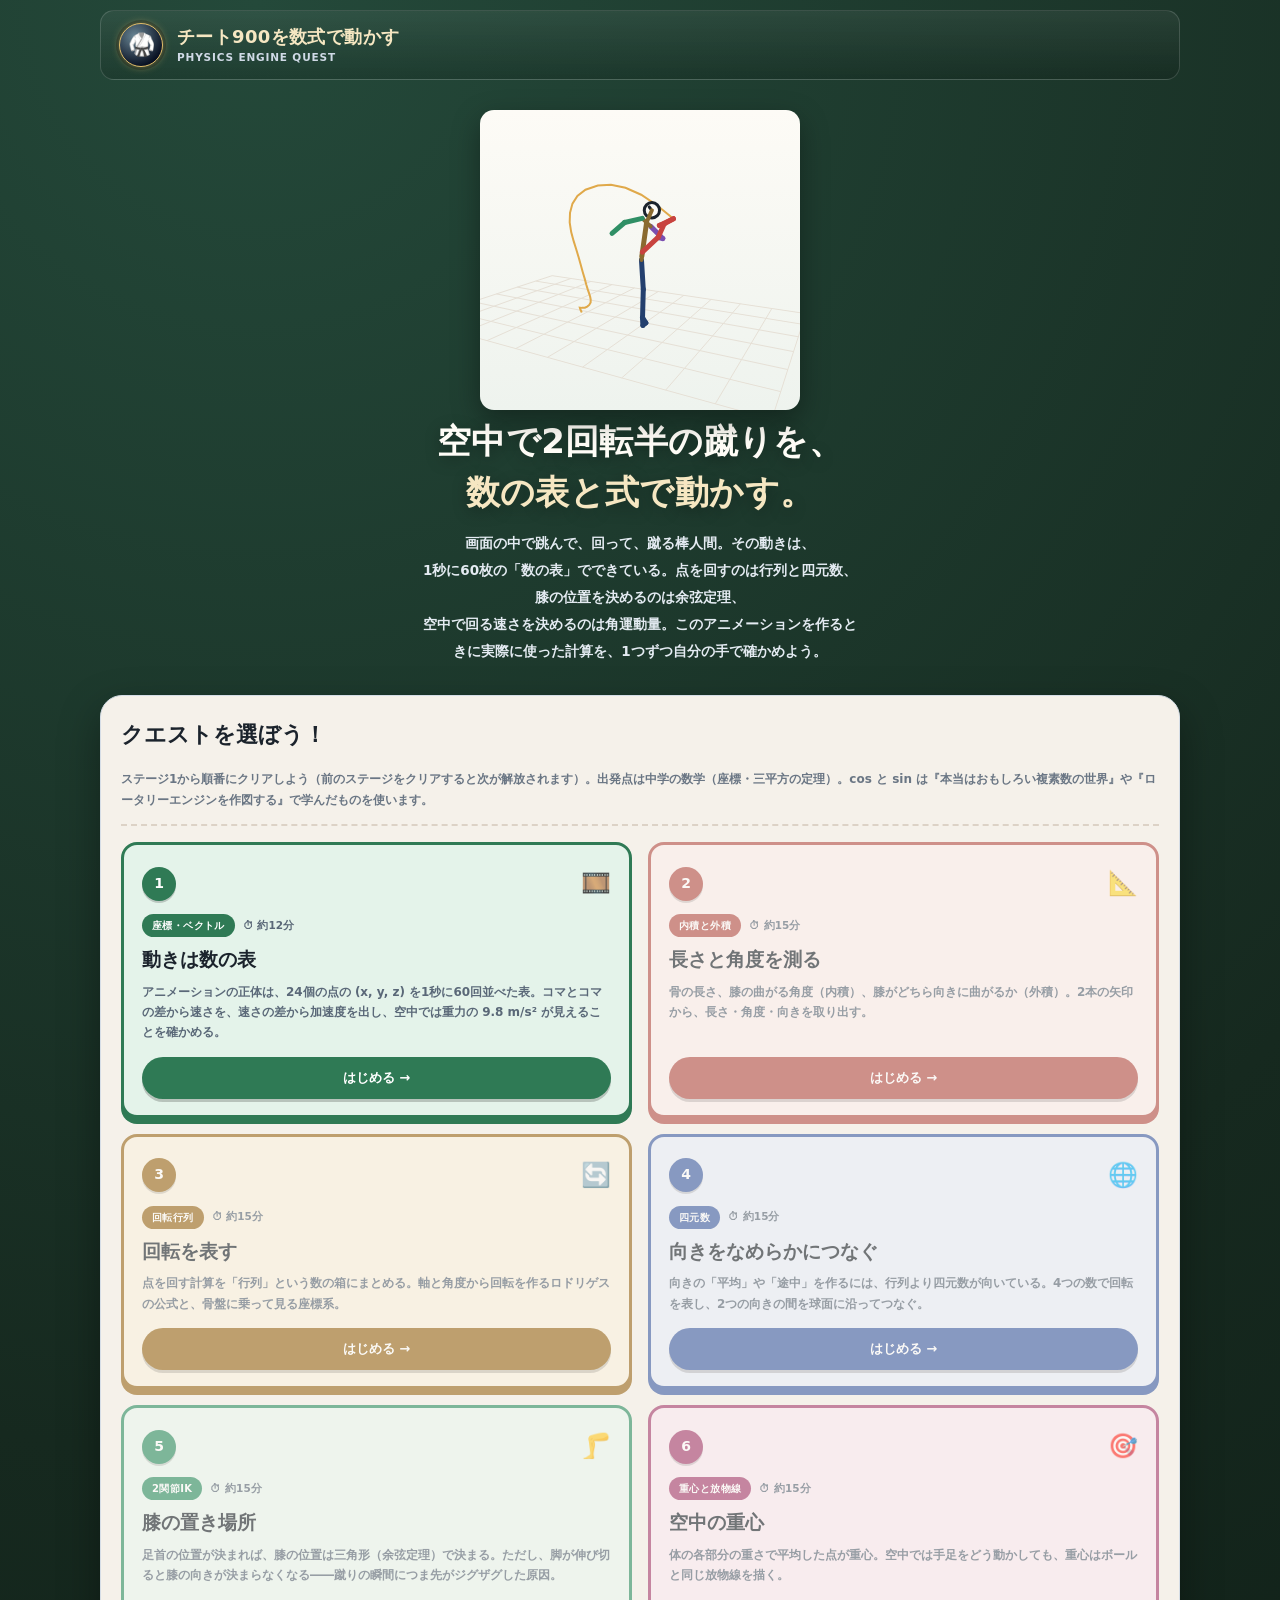
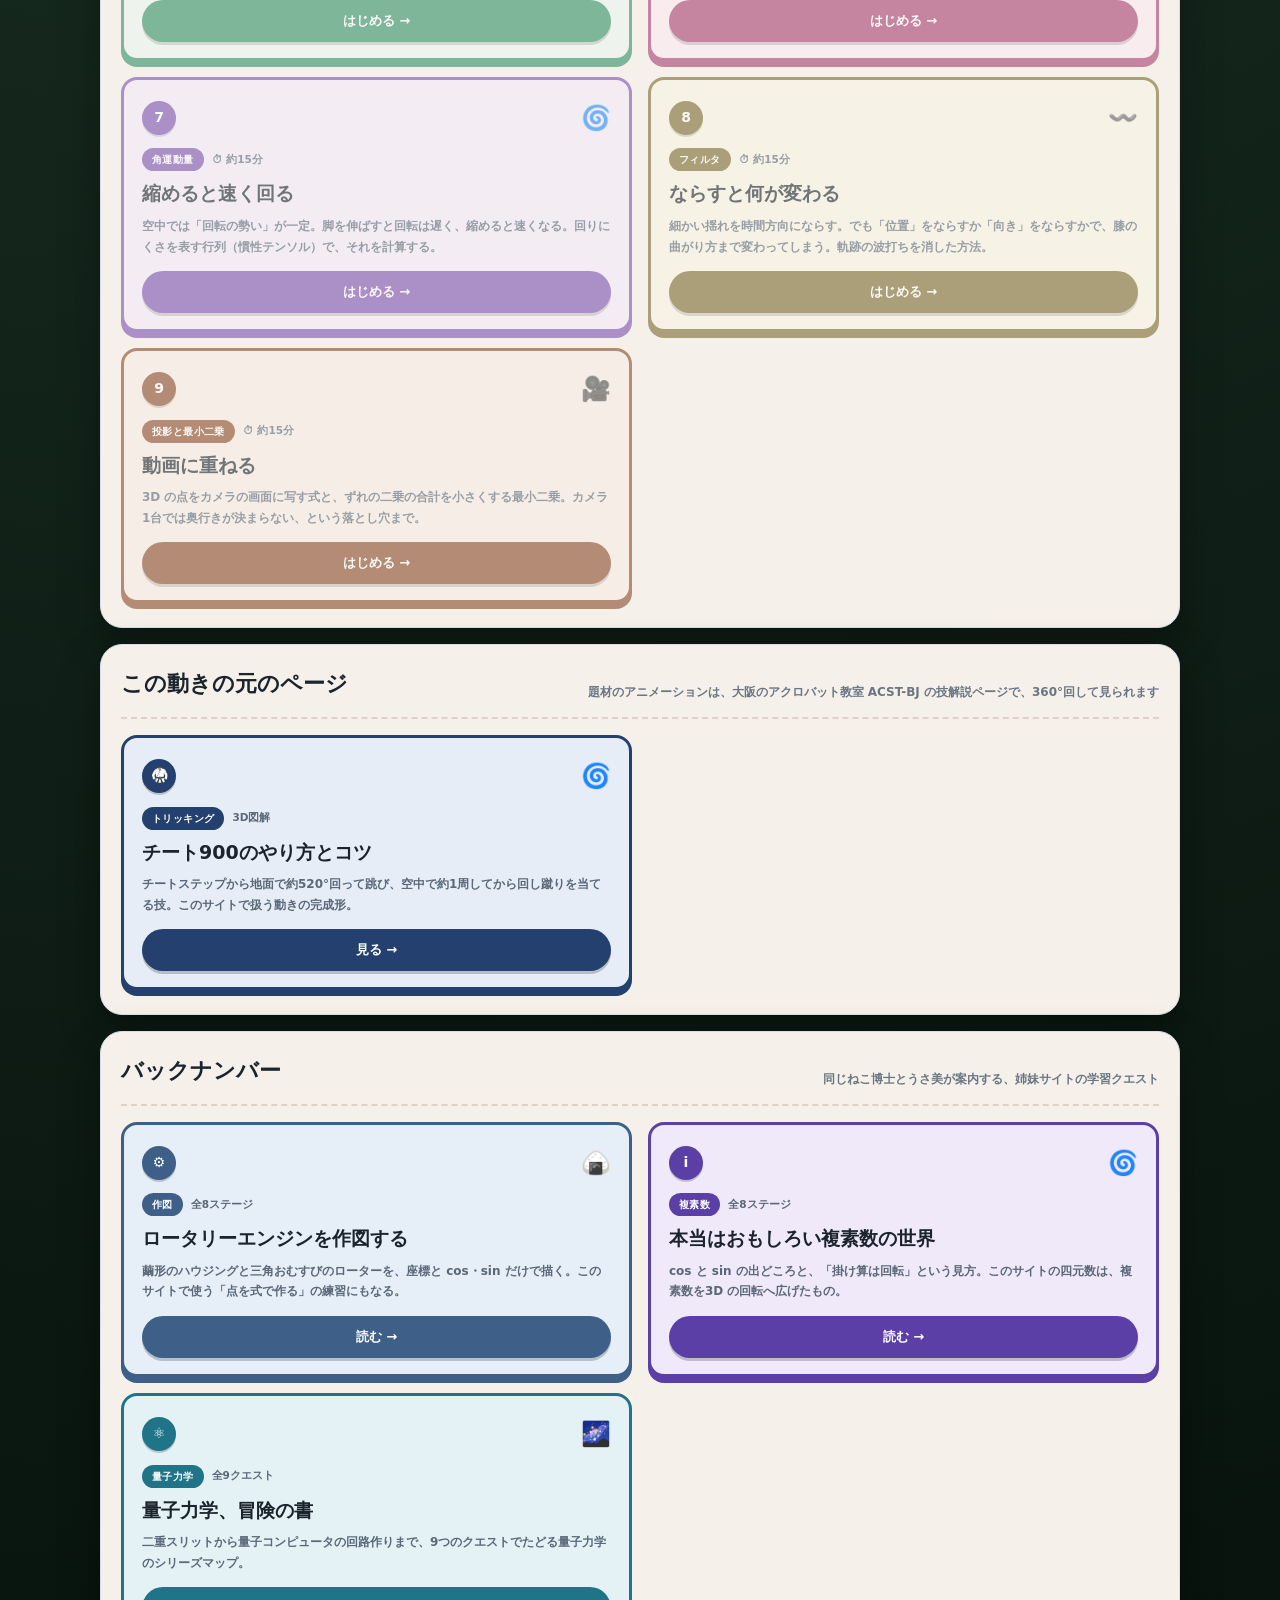
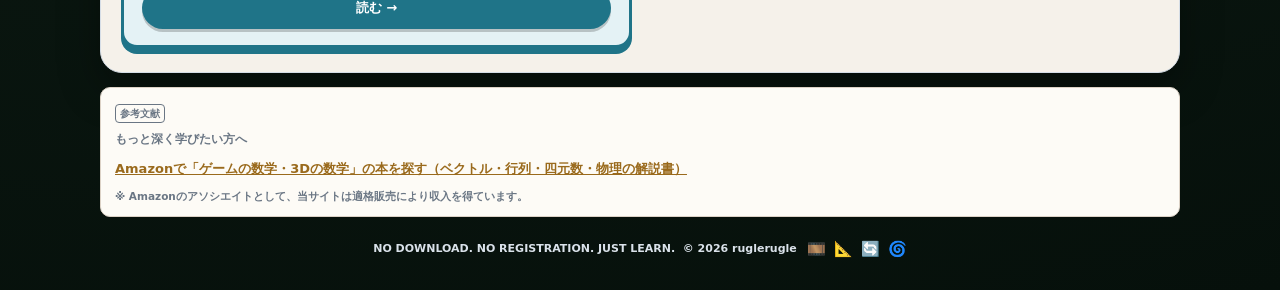
==== index.html @ ad4c970c "feat: 学習サイト「チート900を数式で動かす」全9ステージを追加 チート900の3Dアニメーションで使った計算（ベクトル・内積と外積・回転行列・四元数・2関節IK・重心と放物線・角運動量と慣性テ" ====
<!DOCTYPE html>
<html lang="ja">
<head>
<meta charset="UTF-8">
<meta name="viewport" content="width=device-width, initial-scale=1.0">
<meta name="theme-color" content="#16291f">
<!-- Google tag (gtag.js) -->
<script async src="https://www.googletagmanager.com/gtag/js?id=G-9RTQCP2HXM"></script>
<script>
  window.dataLayer = window.dataLayer || [];
  function gtag(){dataLayer.push(arguments);}
  gtag('js', new Date());
  gtag('config', 'G-9RTQCP2HXM');
</script>
<title>チート900を数式で動かす ― 3Dの体を動かす数学と物理を学ぶ全9ステージの無料学習ゲーム</title>
<meta name="description" content="空中で2回転半する蹴り技「チート900」の3Dアニメーションは、数の表と数式だけで動いている。ベクトル・内積と外積・回転行列・四元数・2関節IK・重心・角運動量・フィルタ・カメラの投影まで、実際に使った計算を全9ステージで中学生にもわかるように解説。">
<link rel="canonical" href="https://physics-engine.habatakijuku.com/">
<meta property="og:type" content="website">
<meta property="og:site_name" content="チート900を数式で動かす">
<meta property="og:locale" content="ja_JP">
<meta property="og:title" content="チート900を数式で動かす ― 3Dの体を動かす数学と物理を学ぶ全9ステージの無料学習ゲーム">
<meta property="og:description" content="空中で2回転半する蹴り技の3Dアニメーションを、ベクトル・行列・四元数・角運動量で動かす。実際に使った計算を全9ステージで。">
<meta property="og:url" content="https://physics-engine.habatakijuku.com/">
<meta property="og:image" content="https://physics-engine.habatakijuku.com/images/ogp.png">
<meta property="og:image:width" content="1200">
<meta property="og:image:height" content="630">
<meta property="og:image:alt" content="チート900を数式で動かす：空中で回りながら蹴る棒人間と、角運動量の式 L＝Iω">
<meta name="twitter:card" content="summary_large_image">
<link rel="icon" type="image/png" href="images/favicon.png">
<link rel="apple-touch-icon" href="images/apple-touch-icon.png">
<link rel="stylesheet" href="design-system.css?v=20261018a">
<script type="application/ld+json">
{
  "@context": "https://schema.org",
  "@type": "LearningResource",
  "name": "チート900を数式で動かす",
  "alternateName": "PHYSICS ENGINE QUEST",
  "description": "蹴り技チート900の3Dアニメーションを題材に、3Dの体を動かす数学と物理（ベクトル・内積と外積・回転行列・四元数・2関節IK・重心と放物線・角運動量と慣性テンソル・時間方向のフィルタ・カメラの投影と最小二乗）を学ぶ全9ステージの無料学習ゲーム。",
  "url": "https://physics-engine.habatakijuku.com/",
  "inLanguage": "ja",
  "learningResourceType": "learning activity",
  "educationalLevel": "中学生以上",
  "teaches": "座標とベクトル・速さと加速度・内積と外積・回転行列・四元数と球面補間・2関節IKと余弦定理・重心と放物線・角運動量と慣性テンソル・ガウスフィルタ・透視投影と最小二乗",
  "isAccessibleForFree": true,
  "author": { "@type": "Person", "name": "ruglerugle" },
  "hasPart": [
    { "@type": "LearningResource", "position": 1, "name": "STAGE1 動きは数の表", "url": "https://physics-engine.habatakijuku.com/stage1" },
    { "@type": "LearningResource", "position": 2, "name": "STAGE2 長さと角度を測る", "url": "https://physics-engine.habatakijuku.com/stage2" },
    { "@type": "LearningResource", "position": 3, "name": "STAGE3 回転を表す", "url": "https://physics-engine.habatakijuku.com/stage3" },
    { "@type": "LearningResource", "position": 4, "name": "STAGE4 向きをなめらかにつなぐ", "url": "https://physics-engine.habatakijuku.com/stage4" },
    { "@type": "LearningResource", "position": 5, "name": "STAGE5 膝の置き場所", "url": "https://physics-engine.habatakijuku.com/stage5" },
    { "@type": "LearningResource", "position": 6, "name": "STAGE6 空中の重心", "url": "https://physics-engine.habatakijuku.com/stage6" },
    { "@type": "LearningResource", "position": 7, "name": "STAGE7 縮めると速く回る", "url": "https://physics-engine.habatakijuku.com/stage7" },
    { "@type": "LearningResource", "position": 8, "name": "STAGE8 ならすと何が変わる", "url": "https://physics-engine.habatakijuku.com/stage8" },
    { "@type": "LearningResource", "position": 9, "name": "STAGE9 動画に重ねる", "url": "https://physics-engine.habatakijuku.com/stage9" }
  ]
}
</script>
<style>
  .hero-body{width:min(100%,320px);height:auto;display:block;margin:0 auto 6px;filter:drop-shadow(0 10px 14px rgba(0,0,0,.35));border-radius:14px}
  .quest-card.soon{opacity:.62;pointer-events:none}
  .quest-card.soon .q-cta{color:var(--muted)}
</style>
</head>
<body>
<div class="shell">
  <nav class="topbar" aria-label="サイト情報">
    <span class="brand-badge" aria-hidden="true">🥋</span>
    <span class="brand-copy">
      <strong>チート900を数式で動かす</strong>
      <small>PHYSICS ENGINE QUEST</small>
    </span>
  </nav>

  <header class="hero">
    <div class="hero-copy">
      <canvas class="hero-body" id="hero-cv" width="320" height="300" aria-hidden="true"></canvas>
      <h1><span class="line">空中で2回転半の蹴りを、</span><span class="line accent">数の表と式で動かす。</span></h1>
      <p>画面の中で跳んで、回って、蹴る棒人間。その動きは、<span class="nowrap">1秒に60枚の「数の表」</span>でできている。<span class="nowrap">点を回すのは行列と四元数、</span><span class="nowrap">膝の位置を決めるのは余弦定理、</span><span class="nowrap">空中で回る速さを決めるのは角運動量。</span>このアニメーションを作るときに実際に使った計算を、1つずつ自分の手で確かめよう。</p>
    </div>
  </header>
  <main>
    <section class="board" aria-labelledby="quest-heading">
      <div class="board-head">
        <div><h2 id="quest-heading">クエストを選ぼう！</h2></div>
        <p>ステージ1から順番にクリアしよう（前のステージをクリアすると次が解放されます）。出発点は中学の数学（座標・三平方の定理）。cos と sin は『本当はおもしろい複素数の世界』や『ロータリーエンジンを作図する』で学んだものを使います。</p>
      </div>
      <div class="quest-grid">
        <a class="quest-card" href="stage1.html" data-stage="1" style="--accent:#2f7a55;--accent-bg:#e4f3ea">
          <div class="q-top"><span class="q-num">1</span><span class="q-suit" aria-hidden="true">🎞️</span></div>
          <div class="q-meta"><span class="q-tag">座標・ベクトル</span><span class="q-time">⏱ 約12分</span></div>
          <div class="q-title">動きは数の表</div>
          <p class="q-desc">アニメーションの正体は、24個の点の (x, y, z) を1秒に60回並べた表。コマとコマの差から速さを、速さの差から加速度を出し、空中では重力の 9.8 m/s² が見えることを確かめる。</p>
          <span class="q-cta">はじめる →</span>
        </a>
        <a class="quest-card" href="stage2.html" data-stage="2" style="--accent:#b5504a;--accent-bg:#fdefed">
          <div class="q-top"><span class="q-num">2</span><span class="q-suit" aria-hidden="true">📐</span></div>
          <div class="q-meta"><span class="q-tag">内積と外積</span><span class="q-time">⏱ 約15分</span></div>
          <div class="q-title">長さと角度を測る</div>
          <p class="q-desc">骨の長さ、膝の曲がる角度（内積）、膝がどちら向きに曲がるか（外積）。2本の矢印から、長さ・角度・向きを取り出す。</p>
          <span class="q-cta">はじめる →</span>
        </a>
        <a class="quest-card" href="stage3.html" data-stage="3" style="--accent:#9a6a1c;--accent-bg:#fbf2df">
          <div class="q-top"><span class="q-num">3</span><span class="q-suit" aria-hidden="true">🔄</span></div>
          <div class="q-meta"><span class="q-tag">回転行列</span><span class="q-time">⏱ 約15分</span></div>
          <div class="q-title">回転を表す</div>
          <p class="q-desc">点を回す計算を「行列」という数の箱にまとめる。軸と角度から回転を作るロドリゲスの公式と、骨盤に乗って見る座標系。</p>
          <span class="q-cta">はじめる →</span>
        </a>
        <a class="quest-card" href="stage4.html" data-stage="4" style="--accent:#3f5fa6;--accent-bg:#e9eef9">
          <div class="q-top"><span class="q-num">4</span><span class="q-suit" aria-hidden="true">🌐</span></div>
          <div class="q-meta"><span class="q-tag">四元数</span><span class="q-time">⏱ 約15分</span></div>
          <div class="q-title">向きをなめらかにつなぐ</div>
          <p class="q-desc">向きの「平均」や「途中」を作るには、行列より四元数が向いている。4つの数で回転を表し、2つの向きの間を球面に沿ってつなぐ。</p>
          <span class="q-cta">はじめる →</span>
        </a>
        <a class="quest-card" href="stage5.html" data-stage="5" style="--accent:#2f8f65;--accent-bg:#eaf7ef">
          <div class="q-top"><span class="q-num">5</span><span class="q-suit" aria-hidden="true">🦵</span></div>
          <div class="q-meta"><span class="q-tag">2関節IK</span><span class="q-time">⏱ 約15分</span></div>
          <div class="q-title">膝の置き場所</div>
          <p class="q-desc">足首の位置が決まれば、膝の位置は三角形（余弦定理）で決まる。ただし、脚が伸び切ると膝の向きが決まらなくなる――蹴りの瞬間につま先がジグザグした原因。</p>
          <span class="q-cta">はじめる →</span>
        </a>
        <a class="quest-card" href="stage6.html" data-stage="6" style="--accent:#a63f6f;--accent-bg:#fbe9f1">
          <div class="q-top"><span class="q-num">6</span><span class="q-suit" aria-hidden="true">🎯</span></div>
          <div class="q-meta"><span class="q-tag">重心と放物線</span><span class="q-time">⏱ 約15分</span></div>
          <div class="q-title">空中の重心</div>
          <p class="q-desc">体の各部分の重さで平均した点が重心。空中では手足をどう動かしても、重心はボールと同じ放物線を描く。</p>
          <span class="q-cta">はじめる →</span>
        </a>
        <a class="quest-card" href="stage7.html" data-stage="7" style="--accent:#7a4fb0;--accent-bg:#f2ecfa">
          <div class="q-top"><span class="q-num">7</span><span class="q-suit" aria-hidden="true">🌀</span></div>
          <div class="q-meta"><span class="q-tag">角運動量</span><span class="q-time">⏱ 約15分</span></div>
          <div class="q-title">縮めると速く回る</div>
          <p class="q-desc">空中では「回転の勢い」が一定。脚を伸ばすと回転は遅く、縮めると速くなる。回りにくさを表す行列（慣性テンソル）で、それを計算する。</p>
          <span class="q-cta">はじめる →</span>
        </a>
        <a class="quest-card" href="stage8.html" data-stage="8" style="--accent:#7a6a2f;--accent-bg:#f7f3e2">
          <div class="q-top"><span class="q-num">8</span><span class="q-suit" aria-hidden="true">〰️</span></div>
          <div class="q-meta"><span class="q-tag">フィルタ</span><span class="q-time">⏱ 約15分</span></div>
          <div class="q-title">ならすと何が変わる</div>
          <p class="q-desc">細かい揺れを時間方向にならす。でも「位置」をならすか「向き」をならすかで、膝の曲がり方まで変わってしまう。軌跡の波打ちを消した方法。</p>
          <span class="q-cta">はじめる →</span>
        </a>
        <a class="quest-card" href="stage9.html" data-stage="9" style="--accent:#8a4a2a;--accent-bg:#f8ece4">
          <div class="q-top"><span class="q-num">9</span><span class="q-suit" aria-hidden="true">🎥</span></div>
          <div class="q-meta"><span class="q-tag">投影と最小二乗</span><span class="q-time">⏱ 約15分</span></div>
          <div class="q-title">動画に重ねる</div>
          <p class="q-desc">3D の点をカメラの画面に写す式と、ずれの二乗の合計を小さくする最小二乗。カメラ1台では奥行きが決まらない、という落とし穴まで。</p>
          <span class="q-cta">はじめる →</span>
        </a>
      </div>
    </section>
    <section class="board" aria-labelledby="src-heading" style="margin-top:16px">
      <div class="board-head">
        <div><h2 id="src-heading">この動きの元のページ</h2></div>
        <p>題材のアニメーションは、大阪のアクロバット教室 ACST-BJ の技解説ページで、360°回して見られます</p>
      </div>
      <div class="quest-grid">
        <a class="quest-card" href="https://acst-bj.com/tricks/cheat-900-kick/" target="_blank" rel="noopener" style="--accent:#24406e;--accent-bg:#e7edf7">
          <div class="q-top"><span class="q-num">🥋</span><span class="q-suit" aria-hidden="true">🌀</span></div>
          <div class="q-meta"><span class="q-tag">トリッキング</span><span class="q-time">3D図解</span></div>
          <div class="q-title">チート900のやり方とコツ</div>
          <p class="q-desc">チートステップから地面で約520°回って跳び、空中で約1周してから回し蹴りを当てる技。このサイトで扱う動きの完成形。</p>
          <span class="q-cta">見る →</span>
        </a>
      </div>
    </section>
    <section class="board" aria-labelledby="next-heading" style="margin-top:16px">
      <div class="board-head">
        <div><h2 id="next-heading">バックナンバー</h2></div>
        <p>同じねこ博士とうさ美が案内する、姉妹サイトの学習クエスト</p>
      </div>
      <div class="quest-grid">
        <a class="quest-card" href="https://rotary-engine.habatakijuku.com/" target="_blank" rel="noopener" style="--accent:#3d5f88;--accent-bg:#e6eef7">
          <div class="q-top"><span class="q-num">⚙</span><span class="q-suit" aria-hidden="true">🍙</span></div>
          <div class="q-meta"><span class="q-tag">作図</span><span class="q-time">全8ステージ</span></div>
          <div class="q-title">ロータリーエンジンを作図する</div>
          <p class="q-desc">繭形のハウジングと三角おむすびのローターを、座標と cos・sin だけで描く。このサイトで使う「点を式で作る」の練習にもなる。</p>
          <span class="q-cta">読む →</span>
        </a>
        <a class="quest-card" href="https://complex-number.habatakijuku.com/" target="_blank" rel="noopener" style="--accent:#5b3fa6;--accent-bg:#efe9f9">
          <div class="q-top"><span class="q-num">i</span><span class="q-suit" aria-hidden="true">🌀</span></div>
          <div class="q-meta"><span class="q-tag">複素数</span><span class="q-time">全8ステージ</span></div>
          <div class="q-title">本当はおもしろい複素数の世界</div>
          <p class="q-desc">cos と sin の出どころと、「掛け算は回転」という見方。このサイトの四元数は、複素数を3D の回転へ広げたもの。</p>
          <span class="q-cta">読む →</span>
        </a>
        <a class="quest-card" href="https://quantum-mechanics.habatakijuku.com/" target="_blank" rel="noopener" style="--accent:#1f7488;--accent-bg:#e4f2f5">
          <div class="q-top"><span class="q-num">⚛</span><span class="q-suit" aria-hidden="true">🌌</span></div>
          <div class="q-meta"><span class="q-tag">量子力学</span><span class="q-time">全9クエスト</span></div>
          <div class="q-title">量子力学、冒険の書</div>
          <p class="q-desc">二重スリットから量子コンピュータの回路作りまで、9つのクエストでたどる量子力学のシリーズマップ。</p>
          <span class="q-cta">読む →</span>
        </a>
      </div>
    </section>
    <div id="book-recommend"></div>
  </main>
  <footer>
    <p>NO DOWNLOAD. NO REGISTRATION. JUST LEARN. &nbsp;© <span id="year"></span> ruglerugle</p>
    <div class="footer-suits" aria-hidden="true"><span>🎞️</span><span>📐</span><span>🔄</span><span>🌀</span></div>
  </footer>
</div>
<script>
  document.getElementById("year").textContent = new Date().getFullYear();
</script>
<script src="js/progress.js?v=20261018a"></script>
<script src="js/motion.js?v=20261018a"></script>
<script src="js/engine.js?v=20261018a"></script>
<script>RQ.initCoverPage();</script>
<script>
/* ヒーロー：チート900の棒人間をくり返し再生（つま先の軌跡つき） */
(function(){
  var cv=document.getElementById('hero-cv'); if(!cv||!window.PE) return;
  var ctx=cv.getContext('2d'), dpr=Math.min(window.devicePixelRatio||1,2), W=320, H=300;
  cv.width=W*dpr; cv.height=H*dpr; ctx.setTransform(dpr,0,0,dpr,0,0);
  var st={cv:cv,ctx:ctx,W:W,H:H}, cam=PE.camera(st,{yaw:62,pitch:12,dist:5.2,target:[0,0.95,0.15],drag:false,scale:0.95});
  var t=0, T=PE.N/PE.fps+0.6;
  function draw(){
    ctx.clearRect(0,0,W,H);
    var g=ctx.createLinearGradient(0,0,0,H); g.addColorStop(0,'#fdfbf6'); g.addColorStop(1,'#eef3ee'); ctx.fillStyle=g; ctx.fillRect(0,0,W,H);
    var k=Math.min(PE.N-1,Math.floor(t*PE.fps)), c=PE.com(k); cam.target=[c[0],0.95,0.15];  // カメラは重心について行く
    PE.floor(ctx,cam,-1.5,3.5,-1.5,1.5,0.5);
    ctx.strokeStyle='#e0a94a'; ctx.lineWidth=2; ctx.beginPath();
    for(var i=Math.round(PE.M.events.takeoff*PE.fps);i<=k;i++){var q=cam.proj(PE.P(i,'toeR')); if(i===Math.round(PE.M.events.takeoff*PE.fps))ctx.moveTo(q.x,q.y); else ctx.lineTo(q.x,q.y);}
    if(k>Math.round(PE.M.events.takeoff*PE.fps)) ctx.stroke();
    PE.drawBody(ctx,cam,PE.pose(k));
  }
  draw();
  if(!PE.reducedMotion()){
    var last=0; (function loop(now){ var dt=last?Math.min((now-last)/1000,0.05):0; last=now; t=(t+dt*0.8)%T; draw(); requestAnimationFrame(loop); })(0);
  }
})();
</script>
</body>
</html>
---- design-system.css ----
/* ============================================================
   QUEST TEMPLATE — design system
   フェルト×クリーム紙×ゴールドを基調にした、学習クエスト系サイトの
   見た目だけを抜き出した共通デザインシステム。
   クイズ判定・進捗管理・ダイアログ内容などのロジックは含まない。
   色を変えたいときは :root の変数だけ差し替えればOK。
   ============================================================ */

/* ギリシャ文字（Α-Ω, α-ω）を数学組版用のSTIX Two Text Italic（SIL OFLライセンス）で描画し、
   数式らしい字形にする（特にνは右ストロークが強くカーブし、英字のvと見分けやすくなる）。
   woff2はギリシャ文字のみのサブセット(約7KB)を同梱 */
@font-face{
  font-family:"GreekNu";
  src:url("fonts/greek-stix-italic.woff2") format("woff2"),local("Georgia Italic"),local("Times New Roman Italic");
  font-weight:100 900;
  unicode-range:U+0391-03A1,U+03A3-03A9,U+03B1-03C9;
}
/* プライム記号（′ ″）は日本語フォントに落ちると全角幅になり、|ψ′|² などで絶対値記号との間が空きすぎる。
   欧文フォントの細い字形で描く（無ければ従来どおり後続のフォントへ） */
@font-face{
  font-family:"GreekNu";
  src:local("Arial"),local("Helvetica Neue"),local("Helvetica"),local("Segoe UI"),local("Roboto");
  font-weight:100 900;
  unicode-range:U+2032-2033;
}

*,*::before,*::after{box-sizing:border-box;margin:0;padding:0}
html{-webkit-text-size-adjust:100%;text-size-adjust:100%;scroll-behavior:smooth}
html,body{max-width:100vw;overflow-x:hidden}

:root{
  /* ベース配色（機械カラー：鋼の青×真鍮の金）。差し替えればテーマが丸ごと変わる */
  --bg1:#16291f;--bg2:#24493a;--bg3:#06100b;
  --paper:#f5f1ea;--paper2:#fdfbf6;--ink:#1b232c;--muted:#6a7684;--line:#dcd2c6;
  --gold:#e3bd6a;--gold-dark:#9a6a1c;--gold-light:#f6e7c2;
  --felt:#23364b;--felt-dark:#0d1620;
  --ok:#2f9e5c;--ok-bg:#e6f5ec;--ok-bd:#8fd1ab;
  --ng:#c8433f;--ng-bg:#fbe9e8;--ng-bd:#e79a97;
  --shadow:0 16px 40px rgba(0,0,0,.35);
  --r:10px;--r-lg:16px;
  --f:"GreekNu",system-ui,-apple-system,"Hiragino Sans","Yu Gothic",sans-serif;
}

body{
  font-family:var(--f);color:var(--ink);font-weight:600;min-height:100vh;line-height:1.7;
  background:radial-gradient(circle at 20% 0%,var(--bg2) 0,var(--bg1) 40%,var(--bg3) 100%);
}
a{color:inherit}
/* ボタンや入力欄はフォントを継承しない仕様なので、明示的に本文フォント（ギリシャ文字用GreekNuを含む）を引き継がせる */
button,input,select,textarea{font-family:inherit}
button,a{-webkit-tap-highlight-color:transparent}

/* ==========================================================
   1. ページ共通シェル（内側ページ：ヘッダー＋サイドバー＋メイン）
   ========================================================== */
.app-shell{min-height:100vh;display:flex;flex-direction:column;gap:12px;padding:10px 12px 24px}

/* ヘッダー */
.game-header{display:flex;align-items:center;gap:18px;flex-wrap:wrap;color:#fff;padding:10px 16px;
  background:linear-gradient(180deg,rgba(255,255,255,.06),rgba(0,0,0,.14));border-radius:12px;border:1px solid rgba(255,255,255,.15)}
.brand{display:flex;flex-direction:column;gap:2px;min-width:220px}
/* brand-title の中にホームバッジ(アイコン)を入れると、それ自体がトップへ戻るボタンになる */
.brand-title{display:flex;align-items:center;gap:9px;font-size:22px;font-weight:950;letter-spacing:.02em;color:var(--gold);text-shadow:0 2px 0 rgba(0,0,0,.4)}
.brand-sub{font-size:12.5px;font-weight:800;color:#dbe4ee}
.head-progress-wrap{flex:1;min-width:160px;display:flex;flex-direction:column;gap:4px}
.head-progress-label{font-size:11.5px;color:#d0dae6;font-weight:800}
.head-progress{height:14px;background:rgba(255,255,255,.18);border-radius:999px;overflow:hidden;box-shadow:inset 0 2px 4px rgba(0,0,0,.3)}
.head-progress-fill{height:100%;width:0;background:linear-gradient(90deg,#d6eedf,#2f7a55);border-radius:999px;transition:width .4s}
.head-reset{padding:9px 14px;border:1.5px solid rgba(255,255,255,.55);border-radius:8px;background:rgba(0,0,0,.2);color:#fff;font-size:12.5px;font-weight:800;cursor:pointer;white-space:nowrap}
.head-reset:hover{background:rgba(255,255,255,.12)}
a.head-reset{text-decoration:none;display:inline-flex;align-items:center}
/* 円形バッジ（ブランドアイコン兼トップへ戻るボタン） */
.head-reset.home-badge{width:38px;height:38px;flex-shrink:0;padding:0;border-radius:50%;justify-content:center;background:radial-gradient(circle at 35% 30%, rgba(159,185,222,.5), rgba(8,16,34,1) 75%);border:1.5px solid var(--gold);box-shadow:0 0 0 3px rgba(0,0,0,.25),0 0 10px -2px var(--gold);font-size:18px}
.head-reset.home-badge:hover{box-shadow:0 0 0 3px rgba(0,0,0,.25),0 0 16px 0 var(--gold);background:rgba(0,0,0,.12);transform:translateY(-2px) scale(1.07)}
.header-actions{display:flex;align-items:center;gap:10px;margin-left:auto;flex-shrink:0}

/* レイアウト（サイドバー折りたたみ対応のオフキャンバス方式） */
.game-layout{display:grid;grid-template-columns:230px minmax(0,1fr);gap:14px;align-items:start;transition:grid-template-columns .25s ease}
.side-backdrop{display:none}

/* サイドバー */
.side-panel{background:linear-gradient(180deg,rgba(44,66,110,.92),rgba(10,18,38,.95));border:1px solid rgba(255,255,255,.16);
  border-radius:12px;box-shadow:var(--shadow);overflow:hidden;position:sticky;top:10px;transition:width .25s ease}
.side-head{padding:12px 14px;font-size:13px;font-weight:900;color:#eef3f8;border-bottom:1px solid rgba(255,255,255,.14);
  display:flex;align-items:center;gap:8px;min-height:20px}
.side-head-text{white-space:nowrap}
.side-toggle{width:32px;height:28px;border:1px solid rgba(255,255,255,.28);border-radius:7px;background:rgba(255,255,255,.10);
  color:#eef3f8;font-weight:950;font-size:16px;cursor:pointer;line-height:1;flex-shrink:0}
.side-list{display:flex;flex-direction:column}
.side-item{display:flex;align-items:center;gap:10px;padding:11px 14px;border-bottom:1px solid rgba(255,255,255,.09);
  color:#cbd6e2;cursor:pointer;user-select:none;touch-action:manipulation;min-width:0}
.side-item:hover{background:rgba(255,255,255,.06)}
.side-item.active{background:rgba(159,185,222,.22);box-shadow:inset 3px 0 0 var(--gold)}
.side-item.locked{opacity:.45;cursor:not-allowed}
.side-icon{font-size:16px;width:20px;text-align:center;flex-shrink:0}
.side-text{min-width:0}
.side-main{font-size:12.5px;font-weight:900;line-height:1.3;color:#fff;white-space:nowrap;overflow:hidden;text-overflow:ellipsis}
.side-sub{font-size:10.5px;color:#a9b8c9;margin-top:1px;white-space:nowrap;overflow:hidden;text-overflow:ellipsis}

.app-shell.side-collapsed .game-layout{grid-template-columns:64px minmax(0,1fr)}
.app-shell.side-collapsed .side-panel{width:64px}
.app-shell.side-collapsed .side-head{justify-content:center;padding:8px 6px}
.app-shell.side-collapsed .side-head-text{display:none}
.app-shell.side-collapsed .side-item{justify-content:center;padding:11px 6px}
.app-shell.side-collapsed .side-item .side-text{display:none}

@media(min-width:901px){
  .app-shell.side-collapsed .game-layout{grid-template-columns:230px minmax(0,1fr) !important}
  .app-shell.side-collapsed .side-panel{width:auto !important}
  .app-shell.side-collapsed .side-head{justify-content:space-between !important;padding:12px 14px !important}
  .app-shell.side-collapsed .side-head-text{display:block !important}
  .app-shell.side-collapsed .side-item{justify-content:flex-start !important;padding:11px 14px !important}
  .app-shell.side-collapsed .side-item .side-text{display:block !important}
}
@media(max-width:900px){
  .game-layout{grid-template-columns:64px minmax(0,1fr);gap:8px}
  .app-shell:not(.side-collapsed) .game-layout{grid-template-columns:210px minmax(0,1fr)}
  .side-panel{position:sticky;top:8px}
}
@media(max-width:700px){
  .game-layout{grid-template-columns:1fr}
  .app-shell.side-collapsed .game-layout,
  .app-shell:not(.side-collapsed) .game-layout{grid-template-columns:1fr}
  .side-panel{position:fixed;top:0;left:0;width:min(82vw,300px);height:100vh;height:100dvh;
    border-radius:0;transform:translateX(-100%);transition:transform .25s ease;
    box-shadow:10px 0 30px rgba(0,0,0,.45);overflow-y:auto;z-index:80}
  .app-shell.side-collapsed .side-panel{transform:translateX(-100%)}
  .app-shell:not(.side-collapsed) .side-panel{transform:translateX(0)}
  .side-backdrop{display:none;position:fixed;inset:0;background:rgba(6,12,18,.55);z-index:70}
  .app-shell:not(.side-collapsed) .side-backdrop{display:block}
  .game-header{padding:8px 12px}
}

/* メインエリア */
.main-area{background:var(--paper);border:1px solid #d5dde6;border-radius:12px;padding:18px 18px 20px;box-shadow:var(--shadow);min-height:520px;min-width:0}
.chapter-head{margin-bottom:12px}
.chapter-badge{display:inline-block;background:linear-gradient(#5fb487,#2f7a55);color:#fff;border-radius:7px;
  padding:4px 11px;font-size:12px;font-weight:950;letter-spacing:.02em;margin-right:8px;box-shadow:0 2px 0 rgba(0,0,0,.15)}
.chapter-title{display:inline;margin:0;font-size:20px;font-weight:950;color:#1c2a3a}
.chapter-sub{font-size:13px;color:var(--muted);margin-top:4px;font-weight:700}

/* ==========================================================
   2. キャラクター対話（吹き出し）
   .dialog-avatar.mentor / .dialog-avatar.student で色分け。
   画像を使う場合は中に <img> を入れる（object-fit:contain）。
   ========================================================== */
.dialogue-scene{display:flex;flex-direction:column;gap:8px;margin:14px 0 16px}
.dialog-row{display:grid;grid-template-columns:88px minmax(0,1fr);gap:12px;align-items:stretch;border:1px solid var(--line);background:var(--paper2);border-radius:10px;padding:10px 12px;box-shadow:0 2px 0 rgba(0,0,0,.04)}
.dialog-row.right{grid-template-columns:minmax(0,1fr) 88px}
.dialog-row.right .dialog-character{order:2}
.dialog-row.right .dialog-bubble{order:1}
.dialog-character{display:flex;flex-direction:column;align-items:center;justify-content:center;gap:0;min-width:0}
.dialog-avatar{position:relative;z-index:1;width:75px;height:96px;border-radius:10px;display:flex;align-items:center;justify-content:center;font-size:34px;box-shadow:0 3px 6px rgba(0,0,0,.18);flex-shrink:0;overflow:hidden}
.dialog-avatar.mentor{background:linear-gradient(#fde3d6,#f7c2a4)}
.dialog-avatar.student{background:linear-gradient(#dcefe9,#b9dcd0)}
.dialog-avatar img{width:100%;height:100%;object-fit:contain}
.dialog-name{position:relative;z-index:2;margin-top:-8px;padding:3px 10px;border-radius:7px;color:#fff;font-weight:900;font-size:11px;line-height:1.2;box-shadow:0 2px 0 rgba(0,0,0,.16);white-space:nowrap;text-align:center}
.dialog-name.mentor{background:linear-gradient(#f0b868,#c19a3a)}
.dialog-name.student{background:linear-gradient(#5cc2ab,#2f8f78)}
.dialog-bubble{position:relative;align-self:center;background:var(--paper);border:1px solid var(--line);border-radius:12px;padding:11px 14px;color:var(--ink);font-size:14.5px;line-height:1.75;font-weight:700;min-height:56px;align-content:center}
.dialog-bubble::before{content:"";position:absolute;left:-10px;top:50%;transform:translateY(-50%);width:0;height:0;border-top:8px solid transparent;border-bottom:8px solid transparent;border-right:10px solid var(--line)}
.dialog-bubble::after{content:"";position:absolute;left:-8px;top:50%;transform:translateY(-50%);width:0;height:0;border-top:7px solid transparent;border-bottom:7px solid transparent;border-right:9px solid var(--paper)}
.dialog-row.right .dialog-bubble::before{left:auto;right:-10px;border-right:0;border-left:10px solid var(--line)}
.dialog-row.right .dialog-bubble::after{left:auto;right:-8px;border-right:0;border-left:9px solid var(--paper)}
@media (max-width:700px){
  .dialog-row,.dialog-row.right{grid-template-columns:70px minmax(0,1fr);padding:8px;gap:8px}
  .dialog-row.right .dialog-character{order:0}
  .dialog-row.right .dialog-bubble{order:1}
  .dialog-avatar{width:59px;height:76px;font-size:27px}
  .dialog-name{font-size:9.5px;padding:3px 7px;margin-top:-6px}
  .dialog-bubble{font-size:14px;padding:9px 11px;min-height:0}
  .dialog-row.right .dialog-bubble::before{left:-10px;right:auto;border-left:0;border-right:10px solid var(--line)}
  .dialog-row.right .dialog-bubble::after{left:-8px;right:auto;border-left:0;border-right:9px solid var(--paper)}
}

/* ==========================================================
   3. ミッションボックス／ボタン／選択肢（クイズの見た目のみ。判定ロジックは含まない）
   ========================================================== */
.mission-box{background:linear-gradient(180deg,#eef7f1,#dcefe3);border:1px solid #b9dbc6;border-radius:10px;padding:12px 14px;margin-bottom:14px}
.mission-label{font-size:11.5px;font-weight:950;color:#245f42;margin-bottom:3px}
.mission-text{font-size:13.5px;color:#1c2a3a;font-weight:700;line-height:1.6}
.mission-status{display:inline-block;margin-top:8px;padding:3px 11px;border-radius:999px;font-size:11.5px;font-weight:900;
  background:#d9efe2;color:#245f42}
.mission-status.ok{background:var(--ok-bg);color:var(--ok);border:1px solid var(--ok-bd)}

/* ステージクリア演出・クリアバッジ */
.stage-clear-banner{margin:18px 0 4px;text-align:center;font-size:24px;font-weight:950;color:var(--gold-dark);letter-spacing:.04em;animation:clear-pop .5s cubic-bezier(.2,1.6,.4,1)}
@keyframes clear-pop{0%{transform:scale(.3);opacity:0}100%{transform:scale(1);opacity:1}}
.quest-card.cleared::after{content:"🏅";position:absolute;top:-12px;right:-8px;font-size:26px;filter:drop-shadow(0 2px 3px rgba(0,0,0,.3))}
@media (prefers-reduced-motion:reduce){.stage-clear-banner{animation:none}}

.stage-nav{display:flex;justify-content:flex-end;gap:10px;margin-top:18px;flex-wrap:wrap}
.btn{border:1px solid #bcc9d8;background:#fff;border-radius:8px;padding:.65rem 1.2rem;font-size:13.5px;cursor:pointer;
  color:var(--ink);font-family:var(--f);font-weight:800;touch-action:manipulation;-webkit-tap-highlight-color:transparent}
.btn:hover{background:#eef3f8}
.btn:disabled{opacity:.4;cursor:not-allowed}
a.btn{text-decoration:none;display:inline-flex;align-items:center}
.btn-primary{background:linear-gradient(#5fb487,#2f7a55);border-color:#245f42;color:#fff;box-shadow:0 3px 0 #163b29}
.btn-primary:hover{opacity:.92;background:linear-gradient(#5fb487,#2f7a55)}
.btn-primary:disabled{opacity:.4;cursor:not-allowed;box-shadow:none}

.choice-list{display:flex;flex-wrap:wrap;gap:8px;margin-top:10px}
.choice-btn{border:1.5px solid #b6c8dc;background:#fff;border-radius:8px;padding:.55rem 1rem;font-size:14px;font-weight:800;
  cursor:pointer;color:#22364e;touch-action:manipulation;text-align:left}
.choice-btn:hover{background:#eef7f1}
.choice-btn[aria-disabled="true"]{cursor:default}
.choice-btn.choice-ok{background:var(--ok-bg);border-color:var(--ok-bd);color:var(--ok)}
.choice-btn.choice-ng{background:var(--ng-bg);border-color:var(--ng-bd);color:var(--ng)}
/* 色だけに頼らない正誤表示（色覚特性への配慮） */
.choice-btn.choice-ok::before{content:"✓ "}
.choice-btn.choice-ng::before{content:"✗ "}
/* スクリーンリーダー専用テキスト */
.sr-only{position:absolute;width:1px;height:1px;padding:0;margin:-1px;overflow:hidden;clip:rect(0 0 0 0);white-space:nowrap;border:0}
.quiz-q{font-size:14.5px;font-weight:850;color:#1c2a3a;margin-top:4px}
.quiz-head{font-size:14px;font-weight:950;color:#1c2a3a;margin:18px 0 10px;padding-top:10px;border-top:1px dashed var(--line)}
.quiz-card{background:linear-gradient(180deg,#fff,var(--paper2));border:1px solid var(--line);border-radius:10px;padding:12px 14px;margin-bottom:10px}
.quiz-explain{margin-top:9px;font-size:13.5px;line-height:1.6;color:#1c2a22;background:#eef7f1;border:1px solid #b9dbc6;border-radius:8px;padding:8px 10px}

/* ==========================================================
   4.5 SVG図解ボックス（relativity-quest 独自拡張）
   ========================================================== */
.diagram-box{background:var(--paper2);border:1px solid var(--line);border-radius:12px;padding:14px;margin:16px 0;text-align:center}
.diagram-box svg{max-width:min(100%,460px);height:auto}
.diagram-caption{font-size:12.5px;color:var(--muted);margin-top:8px;font-weight:700;line-height:1.6}
.formula-box{background:#eef7f1;border:1px solid #b9dbc6;border-radius:10px;padding:14px 16px;margin:12px 0;font-size:14px;line-height:1.85;color:#1c2a22;font-weight:700;overflow-x:auto}
/* 各ステップは折り返しても頭が分かるよう、ぶら下げインデント＋行間で区切る */
.formula-box .step{display:block;margin-bottom:11px;padding-left:1.3em;text-indent:-1.3em;word-break:keep-all;overflow-wrap:break-word}
.formula-box .step.multi{padding-left:0;text-indent:0}
.formula-box .step.multi .item{display:inline-block;max-width:100%;padding-left:1.3em;text-indent:-1.3em;word-break:keep-all;overflow-wrap:break-word}
.formula-box .step:last-child{margin-bottom:0}
/* 折り返しても項目の切れ目が分かるよう、2つめ以降に区切り線を引く */
.formula-box .step + .step{border-top:1px dashed #c4ddcd;padding-top:11px}
/* 途中で割れると読めなくなる項だけ、折り返しを禁じる */
.formula-box .nw{white-space:nowrap}
/* 幅の狭い画面では、見出しと式を別の行に分ける */
.formula-box br.wbr{display:none}
@media(max-width:480px){ .formula-box br.wbr{display:inline} }
@media(max-width:480px){
  .formula-box{font-size:13.5px;padding:12px 13px;line-height:1.8}
  .formula-box .step{margin-bottom:12px}
  .app-shell.side-collapsed{padding-left:0;padding-right:0}
  .app-shell.side-collapsed .main-area{padding-left:8px;padding-right:8px;border-left:none;border-right:none;border-radius:0}
}

/* ==========================================================
   5. 終了画面／外部リンク案内
   ========================================================== */
#book-recommend{margin-top:14px;background:var(--paper2);border:1px solid var(--line);border-radius:10px;padding:10px 14px;box-shadow:0 2px 0 rgba(0,0,0,.04)}
#book-recommend:empty{display:none}
.book-recommend-label{display:inline-block;font-size:10px;font-weight:900;color:var(--muted);border:1px solid var(--muted);border-radius:4px;padding:0 4px;margin:0 0 6px}
.book-recommend-body{display:flex;align-items:center;gap:12px}
.book-recommend-lead{font-size:12px;color:var(--muted);margin:0 0 4px;font-weight:700}
#book-recommend a{font-size:13px;color:var(--gold-dark);font-weight:900;text-decoration:underline}
.book-recommend-note{margin-top:7px;font-size:10.5px;color:var(--muted);font-weight:700}

.recap-list{display:flex;flex-direction:column;gap:10px;margin:4px 0 8px}
.recap-item{display:flex;align-items:flex-start;gap:12px;padding:12px 14px;background:var(--paper2);border:1px solid var(--line);border-radius:10px}
.recap-num{flex-shrink:0;width:26px;height:26px;border-radius:50%;background:linear-gradient(#5fb487,#2f7a55);color:#fff;font-weight:900;font-size:12px;display:flex;align-items:center;justify-content:center;margin-top:1px}
.recap-body{font-size:13px;line-height:1.7}
.recap-title{font-weight:900;color:var(--ink)}
.recap-desc{color:var(--muted);font-weight:700}
.complete-actions{display:flex;gap:12px;flex-wrap:wrap;justify-content:center;margin-top:20px}

/* ==========================================================
   6. トップ（ポータル）ページ：ヒーロー＋クエストカード
   ========================================================== */
.shell{width:min(1080px,calc(100% - 32px));margin:0 auto;padding:10px 0 28px}

.topbar{display:flex;align-items:center;gap:14px;flex-wrap:wrap;color:#fff;padding:12px 18px;margin-bottom:16px;
  background:linear-gradient(180deg,rgba(255,255,255,.06),rgba(0,0,0,.14));border-radius:14px;border:1px solid rgba(255,255,255,.15)}
.brand-badge{width:44px;height:44px;flex-shrink:0;border-radius:50%;display:flex;align-items:center;justify-content:center;font-size:22px;
  background:radial-gradient(circle at 35% 30%,rgba(159,185,222,.55),rgba(8,16,34,1) 75%);border:1.5px solid var(--gold);
  box-shadow:0 0 0 3px rgba(0,0,0,.25),0 0 10px -2px var(--gold)}
.brand-copy{display:flex;flex-direction:column;line-height:1.25}
.brand-copy strong{font-size:18px;font-weight:900;letter-spacing:.02em;color:var(--gold-light)}
.brand-copy small{margin-top:2px;font-size:10.5px;font-weight:800;letter-spacing:.08em;color:#d0dae6}

.hero{position:relative;display:flex;align-items:flex-end;justify-content:center;gap:18px;padding:14px 10px 10px;text-align:center}
.hero-mascot{width:104px;height:auto;flex-shrink:0;filter:drop-shadow(0 10px 14px rgba(0,0,0,.35))}
.hero-copy{max-width:560px}
.hero h1{color:#fffdf7;font-size:clamp(22px,4.6vw,34px);font-weight:900;line-height:1.5;letter-spacing:.01em;
  text-shadow:0 4px 16px rgba(0,0,0,.3)}
.hero h1 .line{display:block}
.hero h1 .accent{color:var(--gold-light)}
.hero p{max-width:440px;margin:12px auto 0;color:#e4ebf2;font-size:13.5px;font-weight:700;line-height:2}
.nowrap{white-space:nowrap}

.board{margin-top:20px;padding:20px 20px 24px;background:var(--paper);border:1px solid #d5dde6;border-radius:22px;box-shadow:var(--shadow)}
.board-head{display:flex;align-items:flex-end;justify-content:space-between;gap:16px;flex-wrap:wrap;margin-bottom:16px;
  padding-bottom:14px;border-bottom:2.5px dashed var(--line)}
.board-head h2{font-size:22px;font-weight:900;color:var(--ink)}
.board-head p{font-size:12px;font-weight:700;color:var(--muted)}

.quest-grid{display:grid;grid-template-columns:repeat(2,minmax(0,1fr));gap:16px}
.quest-card{
  --accent:var(--gold-dark);--accent-bg:#f4eefa;
  position:relative;display:flex;flex-direction:column;gap:10px;padding:18px 18px 16px;
  border-radius:var(--r-lg);border:3px solid var(--accent);background:var(--accent-bg);
  color:var(--ink);text-decoration:none;box-shadow:0 6px 0 var(--accent);
  transition:transform .16s ease,box-shadow .16s ease;
}
.quest-card:hover,.quest-card:focus-visible{transform:translateY(-3px);box-shadow:0 9px 0 var(--accent);outline:none}
.quest-card:active{transform:translateY(3px);box-shadow:0 2px 0 var(--accent)}
.quest-card.locked{opacity:.6;cursor:default;box-shadow:0 6px 0 var(--accent)}
.quest-card.locked:hover{transform:none;box-shadow:0 6px 0 var(--accent)}

.q-top{display:flex;align-items:center;gap:10px}
.q-num{width:34px;height:34px;flex-shrink:0;border-radius:50%;display:flex;align-items:center;justify-content:center;
  background:var(--accent);color:#fff;font-weight:900;font-size:14px;box-shadow:0 2px 0 rgba(0,0,0,.18)}
.q-suit{margin-left:auto;font-size:24px;color:var(--accent)}
.q-title{font-size:19px;font-weight:900;line-height:1.3}
.q-meta{display:flex;align-items:center;gap:8px;flex-wrap:wrap}
.q-tag{display:inline-block;width:fit-content;padding:3px 10px;border-radius:999px;background:var(--accent);color:#fff;
  font-size:10px;font-weight:900;letter-spacing:.04em}
.q-time{font-size:10.5px;font-weight:800;color:#5a6878}
.q-desc{font-size:12px;font-weight:700;color:#5a6878;line-height:1.7;flex:1}
.q-cta{margin-top:4px;display:inline-flex;align-items:center;justify-content:center;gap:6px;padding:10px 0;border-radius:999px;
  background:var(--accent);color:#fff;font-size:13px;font-weight:900;box-shadow:0 3px 0 rgba(0,0,0,.2)}

footer{margin-top:20px;display:flex;flex-wrap:wrap;align-items:center;justify-content:center;gap:10px;
  color:#dae2ea;font-size:11px;font-weight:700;text-align:center}
.footer-suits{display:flex;gap:8px;font-size:15px;color:#e6d3a8}

@media (max-width:780px){
  .hero-mascot{display:none}
  .hero h1{font-size:clamp(17px,5.6vw,32px)}
}
@media (max-width:760px){
  .quest-grid{grid-template-columns:1fr}
  .hero{gap:8px;padding-top:10px}
  .board{padding:16px 14px 18px;border-radius:18px}
}
@media (prefers-reduced-motion:reduce){
  html{scroll-behavior:auto}
  *,*::before,*::after{transition-duration:.01ms!important}
}
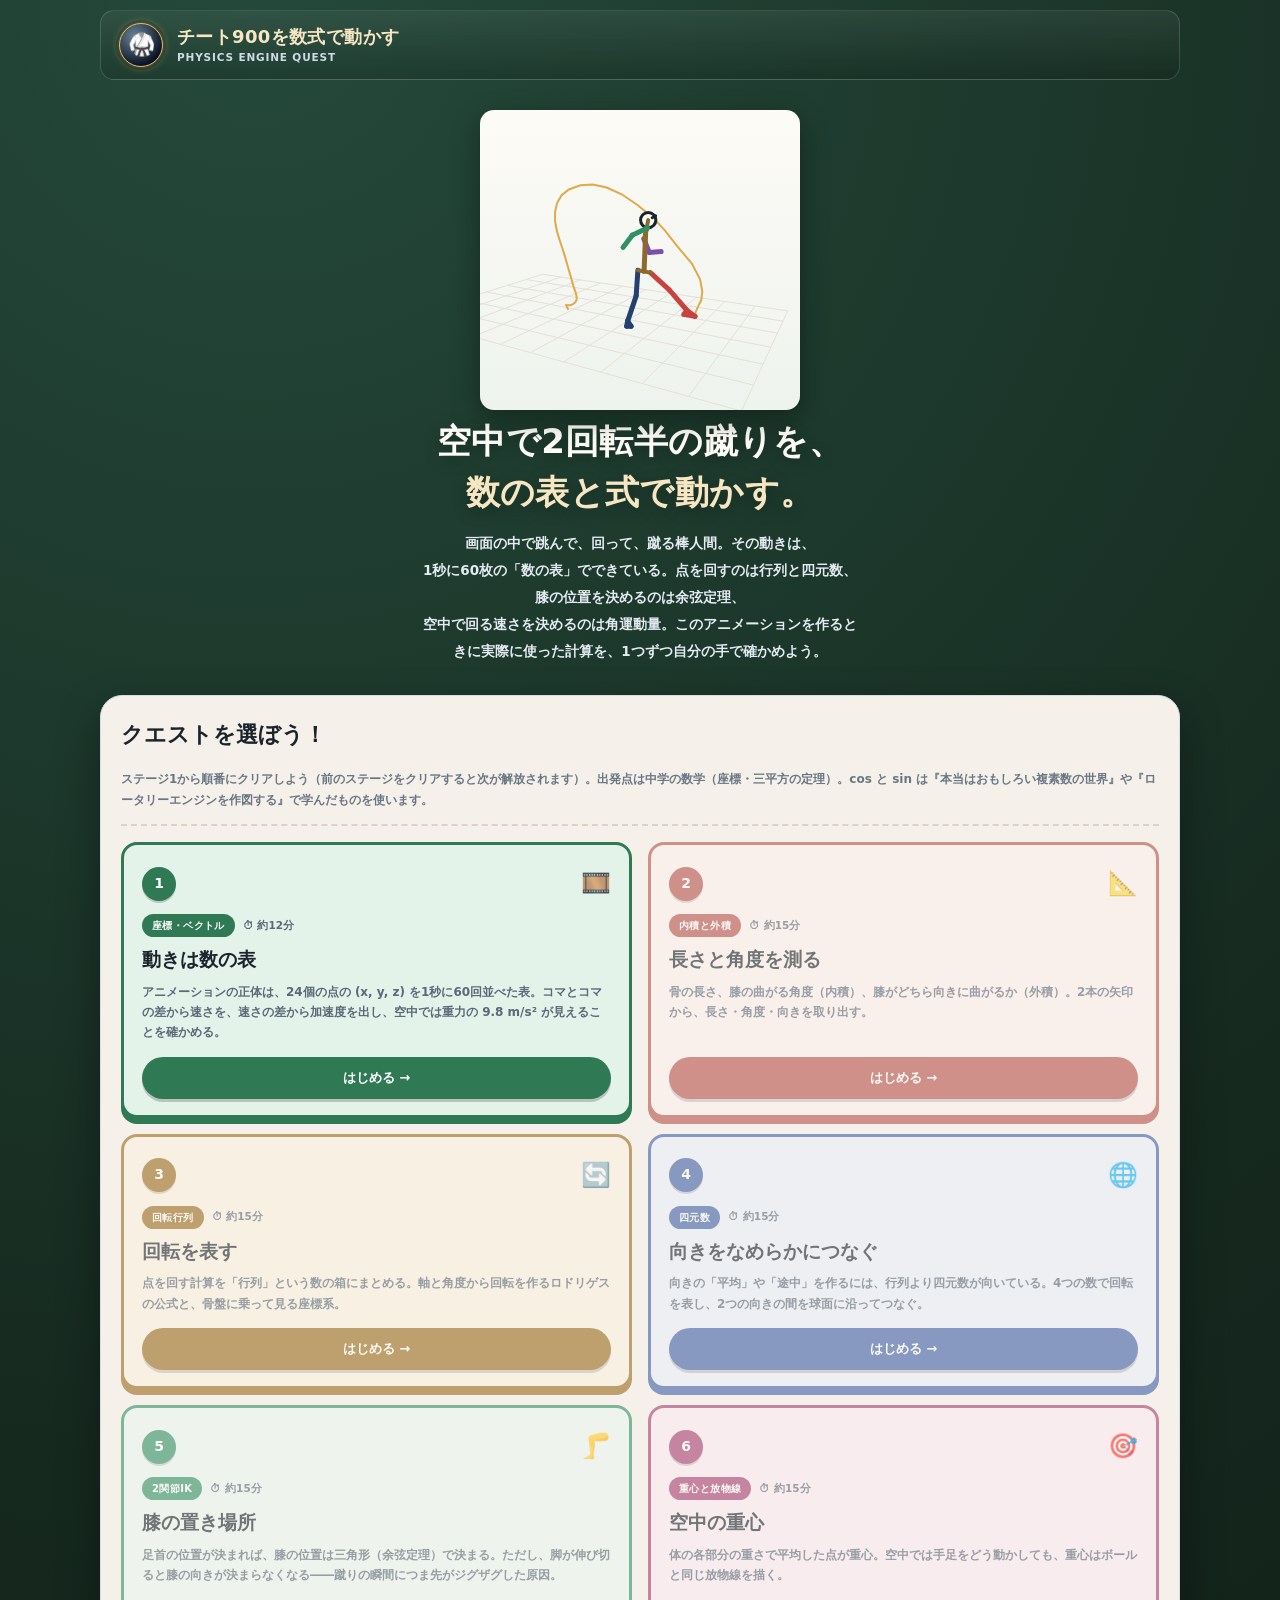
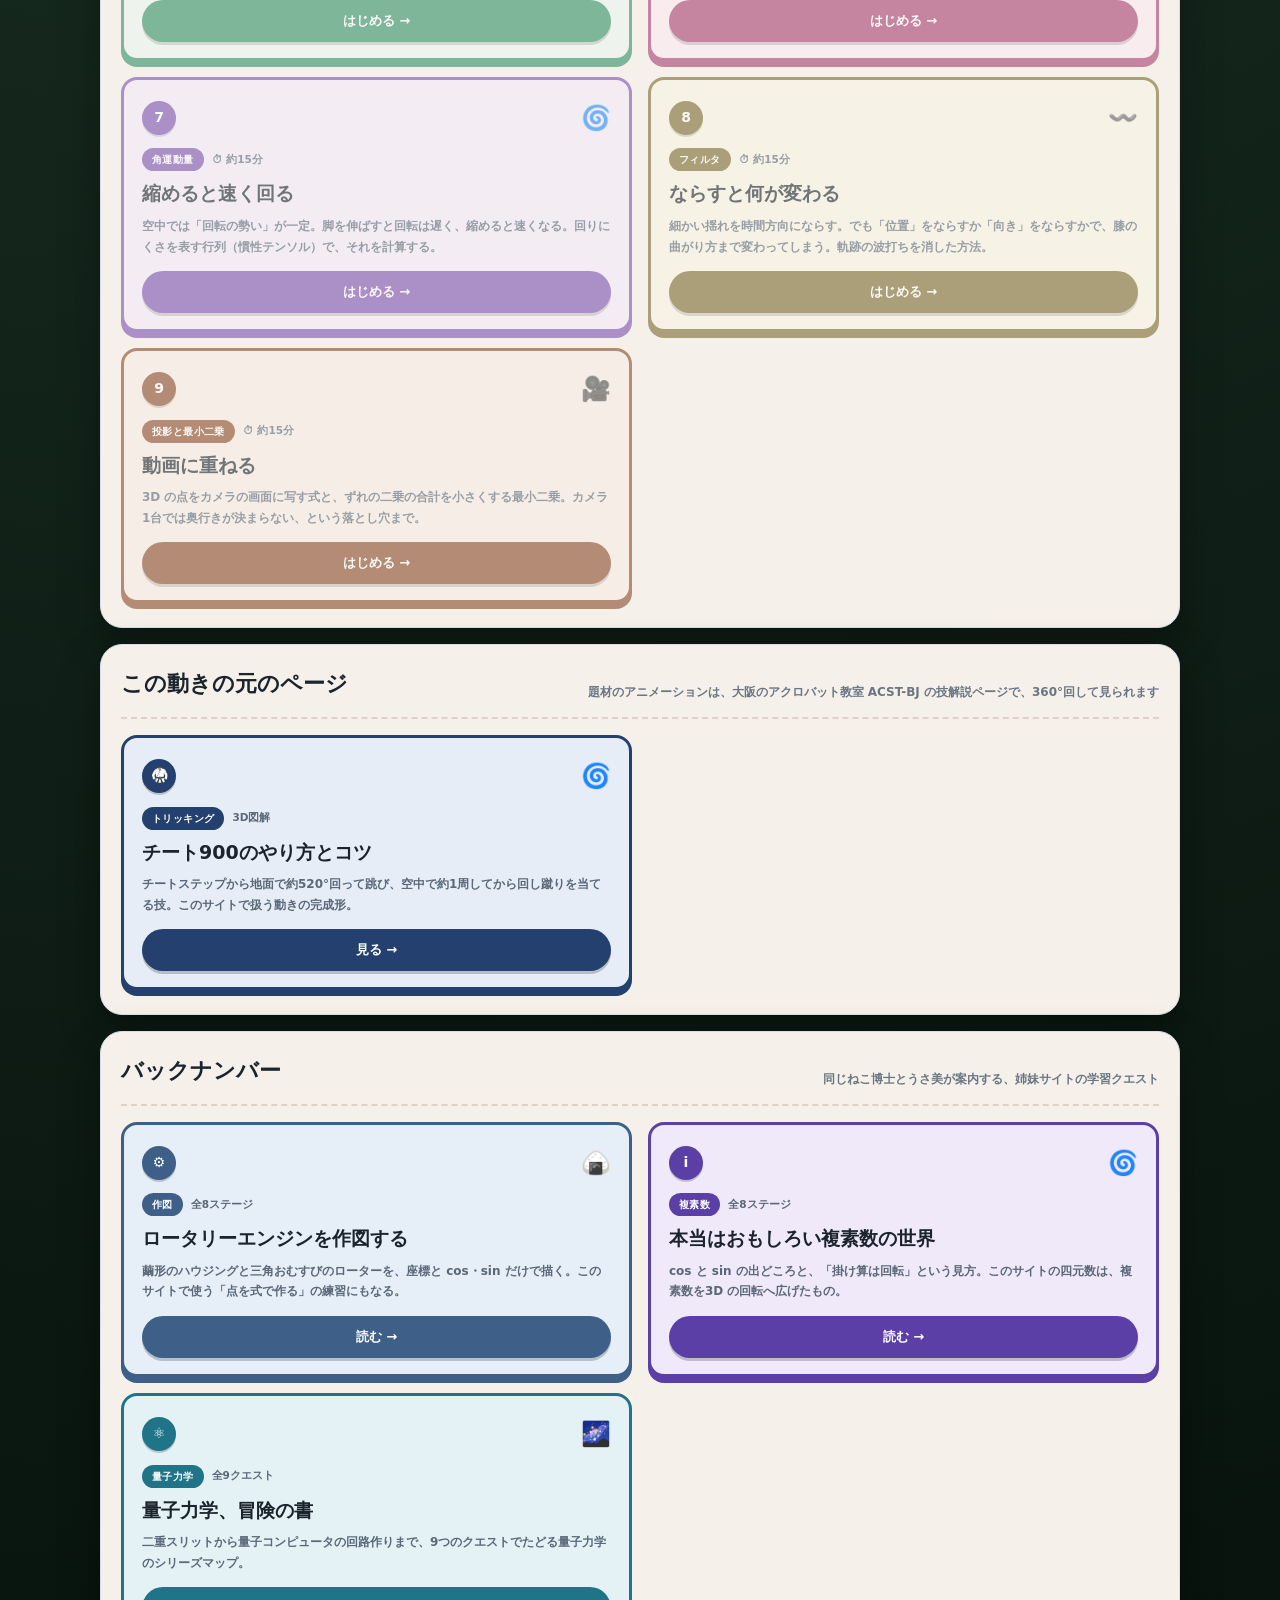
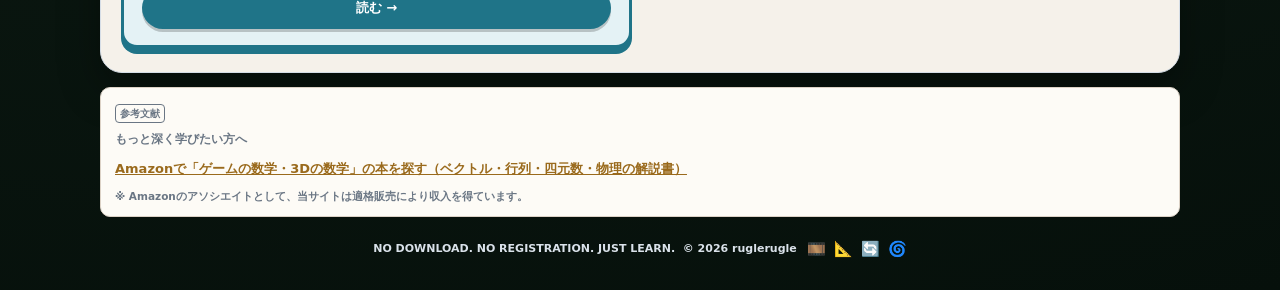
==== commit ba53cef9: "fix: JS・CSSの読み込みバージョンを上げ、古いengine.jsのキャッシュを使わないようにする Co-Authored-By: Claude Opus 5.5 <noreply@anthro" ====
--- a/index.html
+++ b/index.html
@@ -28,7 +28,7 @@
 <meta name="twitter:card" content="summary_large_image">
 <link rel="icon" type="image/png" href="images/favicon.png">
 <link rel="apple-touch-icon" href="images/apple-touch-icon.png">
-<link rel="stylesheet" href="design-system.css?v=20261018a">
+<link rel="stylesheet" href="design-system.css?v=20261018b">
 <script type="application/ld+json">
 {
   "@context": "https://schema.org",
@@ -205,9 +205,9 @@
 <script>
   document.getElementById("year").textContent = new Date().getFullYear();
 </script>
-<script src="js/progress.js?v=20261018a"></script>
-<script src="js/motion.js?v=20261018a"></script>
-<script src="js/engine.js?v=20261018a"></script>
+<script src="js/progress.js?v=20261018b"></script>
+<script src="js/motion.js?v=20261018b"></script>
+<script src="js/engine.js?v=20261018b"></script>
 <script>RQ.initCoverPage();</script>
 <script>
 /* ヒーロー：チート900の棒人間をくり返し再生（つま先の軌跡つき） */
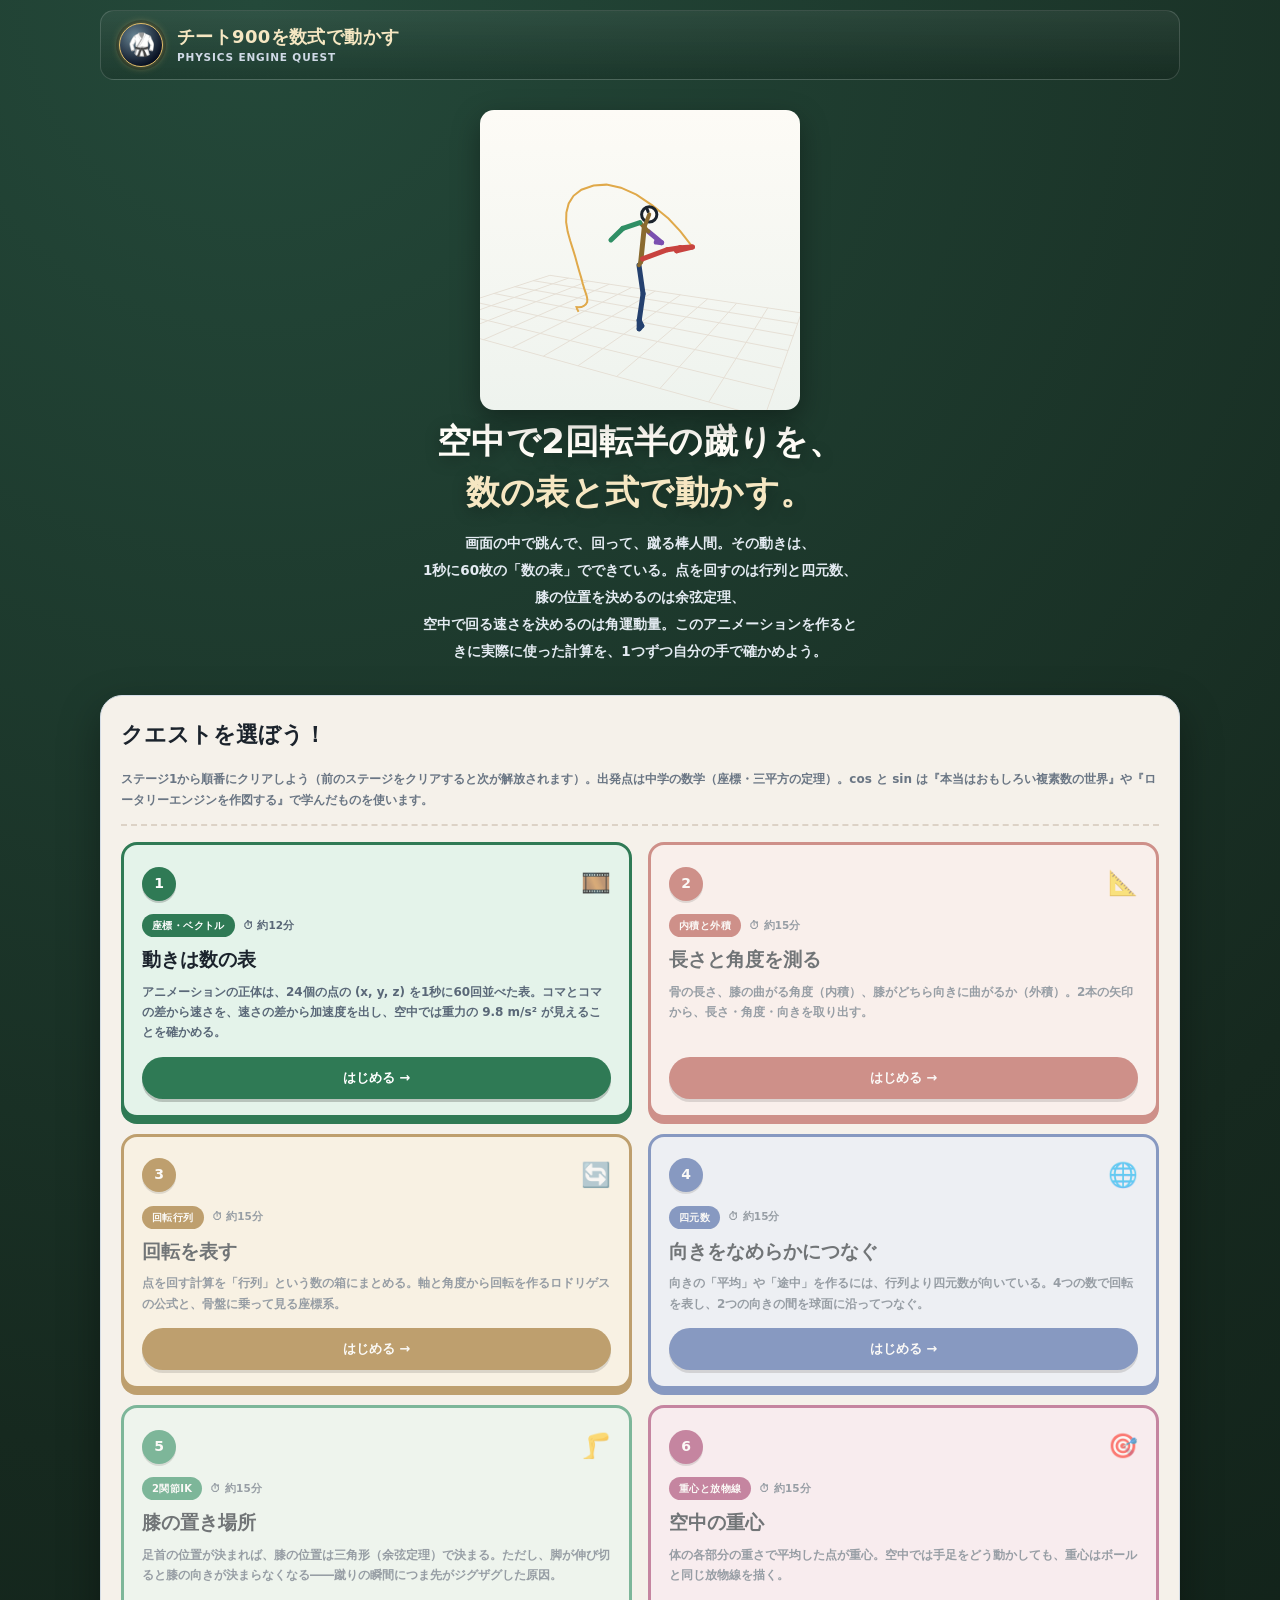
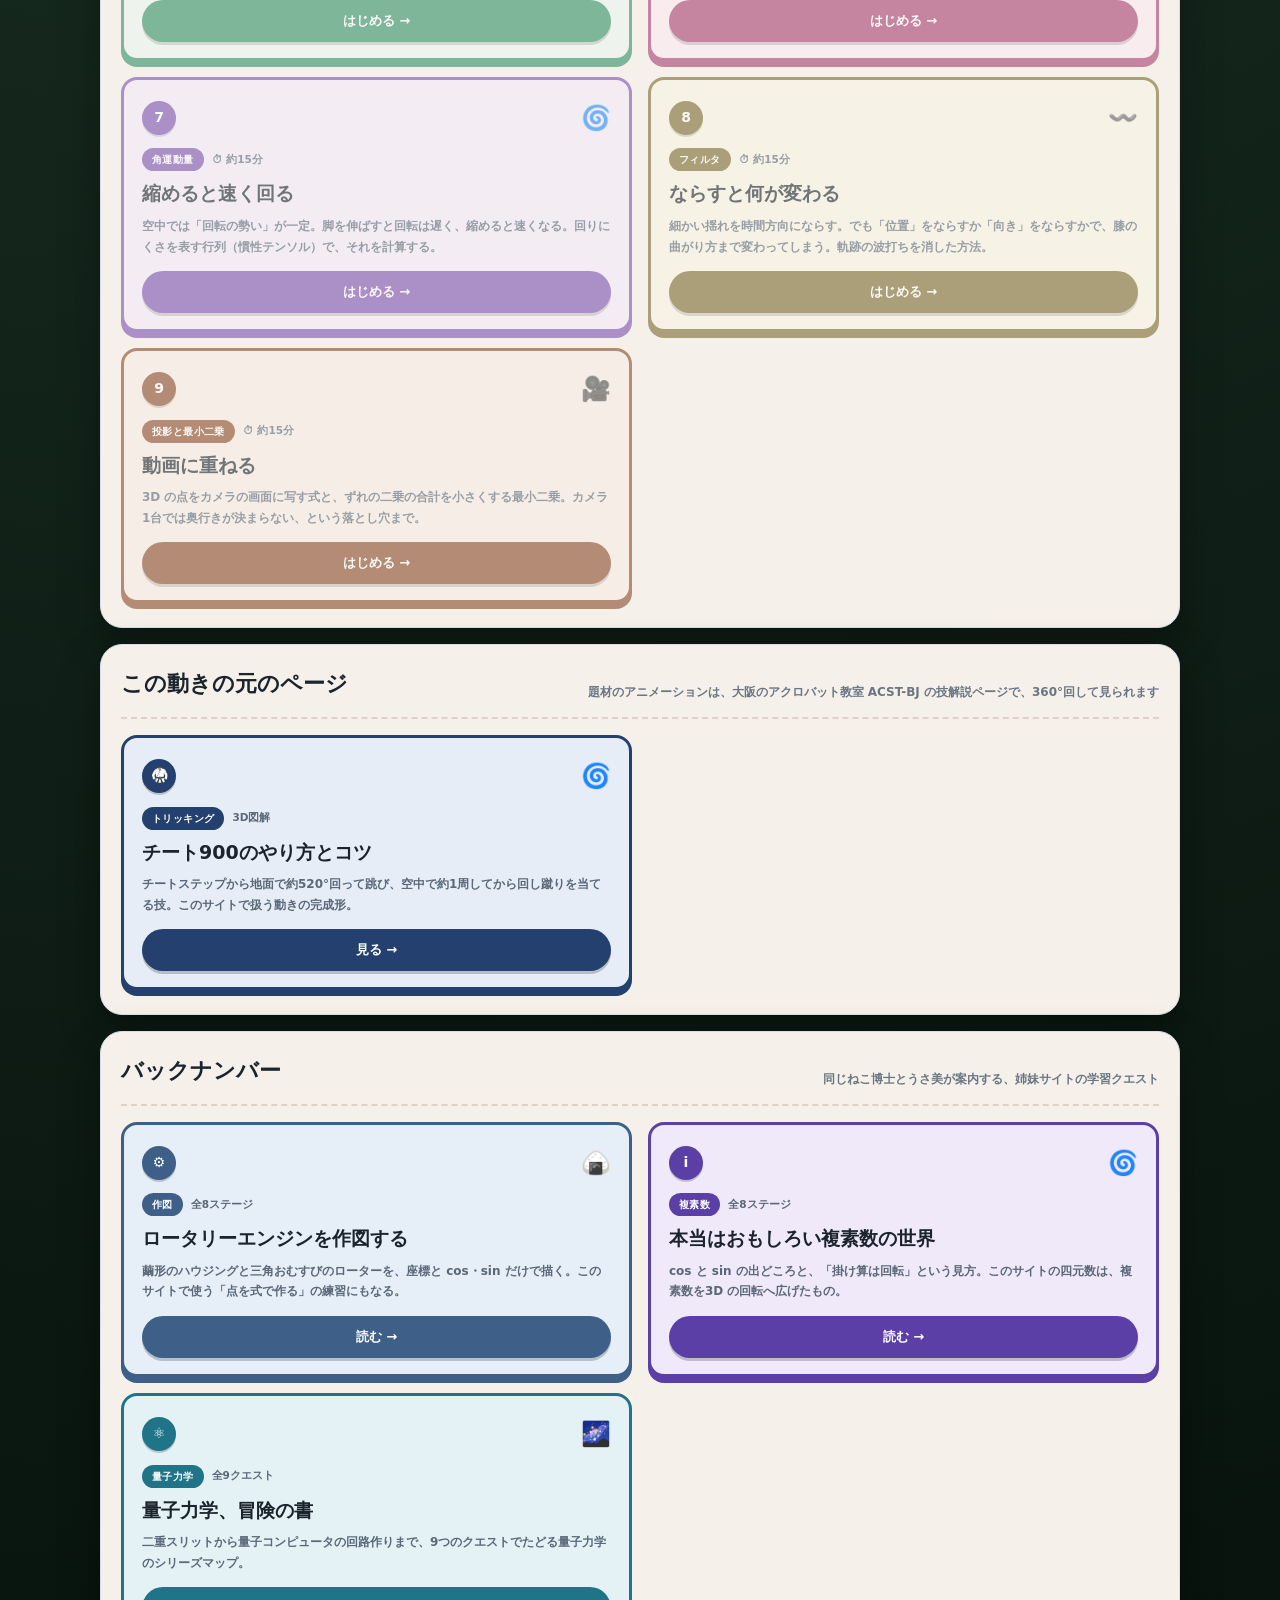
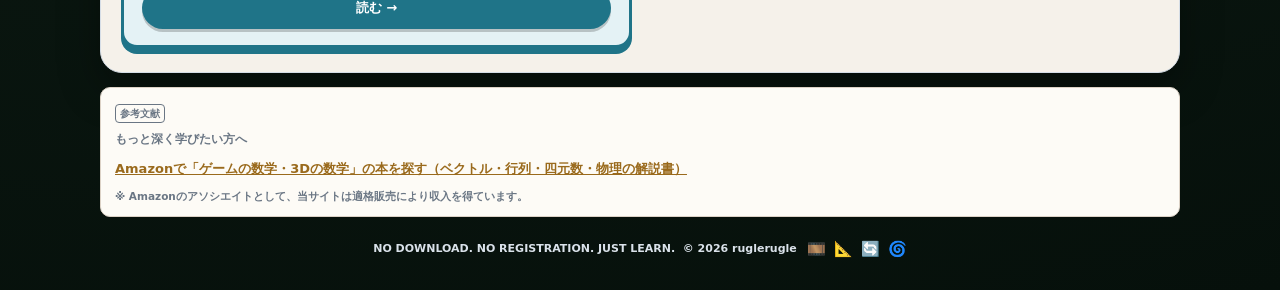
==== commit b07719d7: "feat: 全ステージで吹き出し内の式を直後の数式ブロックへ移し、行列を表の形で表示する Co-Authored-By: Claude Opus 5.5 <noreply@anthropic.com>" ====
--- a/index.html
+++ b/index.html
@@ -28,7 +28,7 @@
 <meta name="twitter:card" content="summary_large_image">
 <link rel="icon" type="image/png" href="images/favicon.png">
 <link rel="apple-touch-icon" href="images/apple-touch-icon.png">
-<link rel="stylesheet" href="design-system.css?v=20261018b">
+<link rel="stylesheet" href="design-system.css?v=20261018c">
 <script type="application/ld+json">
 {
   "@context": "https://schema.org",
@@ -205,9 +205,9 @@
 <script>
   document.getElementById("year").textContent = new Date().getFullYear();
 </script>
-<script src="js/progress.js?v=20261018b"></script>
-<script src="js/motion.js?v=20261018b"></script>
-<script src="js/engine.js?v=20261018b"></script>
+<script src="js/progress.js?v=20261018c"></script>
+<script src="js/motion.js?v=20261018c"></script>
+<script src="js/engine.js?v=20261018c"></script>
 <script>RQ.initCoverPage();</script>
 <script>
 /* ヒーロー：チート900の棒人間をくり返し再生（つま先の軌跡つき） */
--- a/design-system.css
+++ b/design-system.css
@@ -232,6 +232,9 @@
 .formula-box .step + .step{border-top:1px dashed #c4ddcd;padding-top:11px}
 /* 途中で割れると読めなくなる項だけ、折り返しを禁じる */
 .formula-box .nw{white-space:nowrap}
+/* 行列：左右に縦の括弧線を引いた数の表 */
+.formula-box .mat{display:inline-table;border-collapse:separate;border-spacing:0;vertical-align:middle;margin:3px 6px;border-left:2px solid #1c2a22;border-right:2px solid #1c2a22;border-radius:5px;text-indent:0}
+.formula-box .mat td{padding:0 8px;line-height:1.55;text-align:center;text-indent:0;white-space:nowrap}
 /* 幅の狭い画面では、見出しと式を別の行に分ける */
 .formula-box br.wbr{display:none}
 @media(max-width:480px){ .formula-box br.wbr{display:inline} }
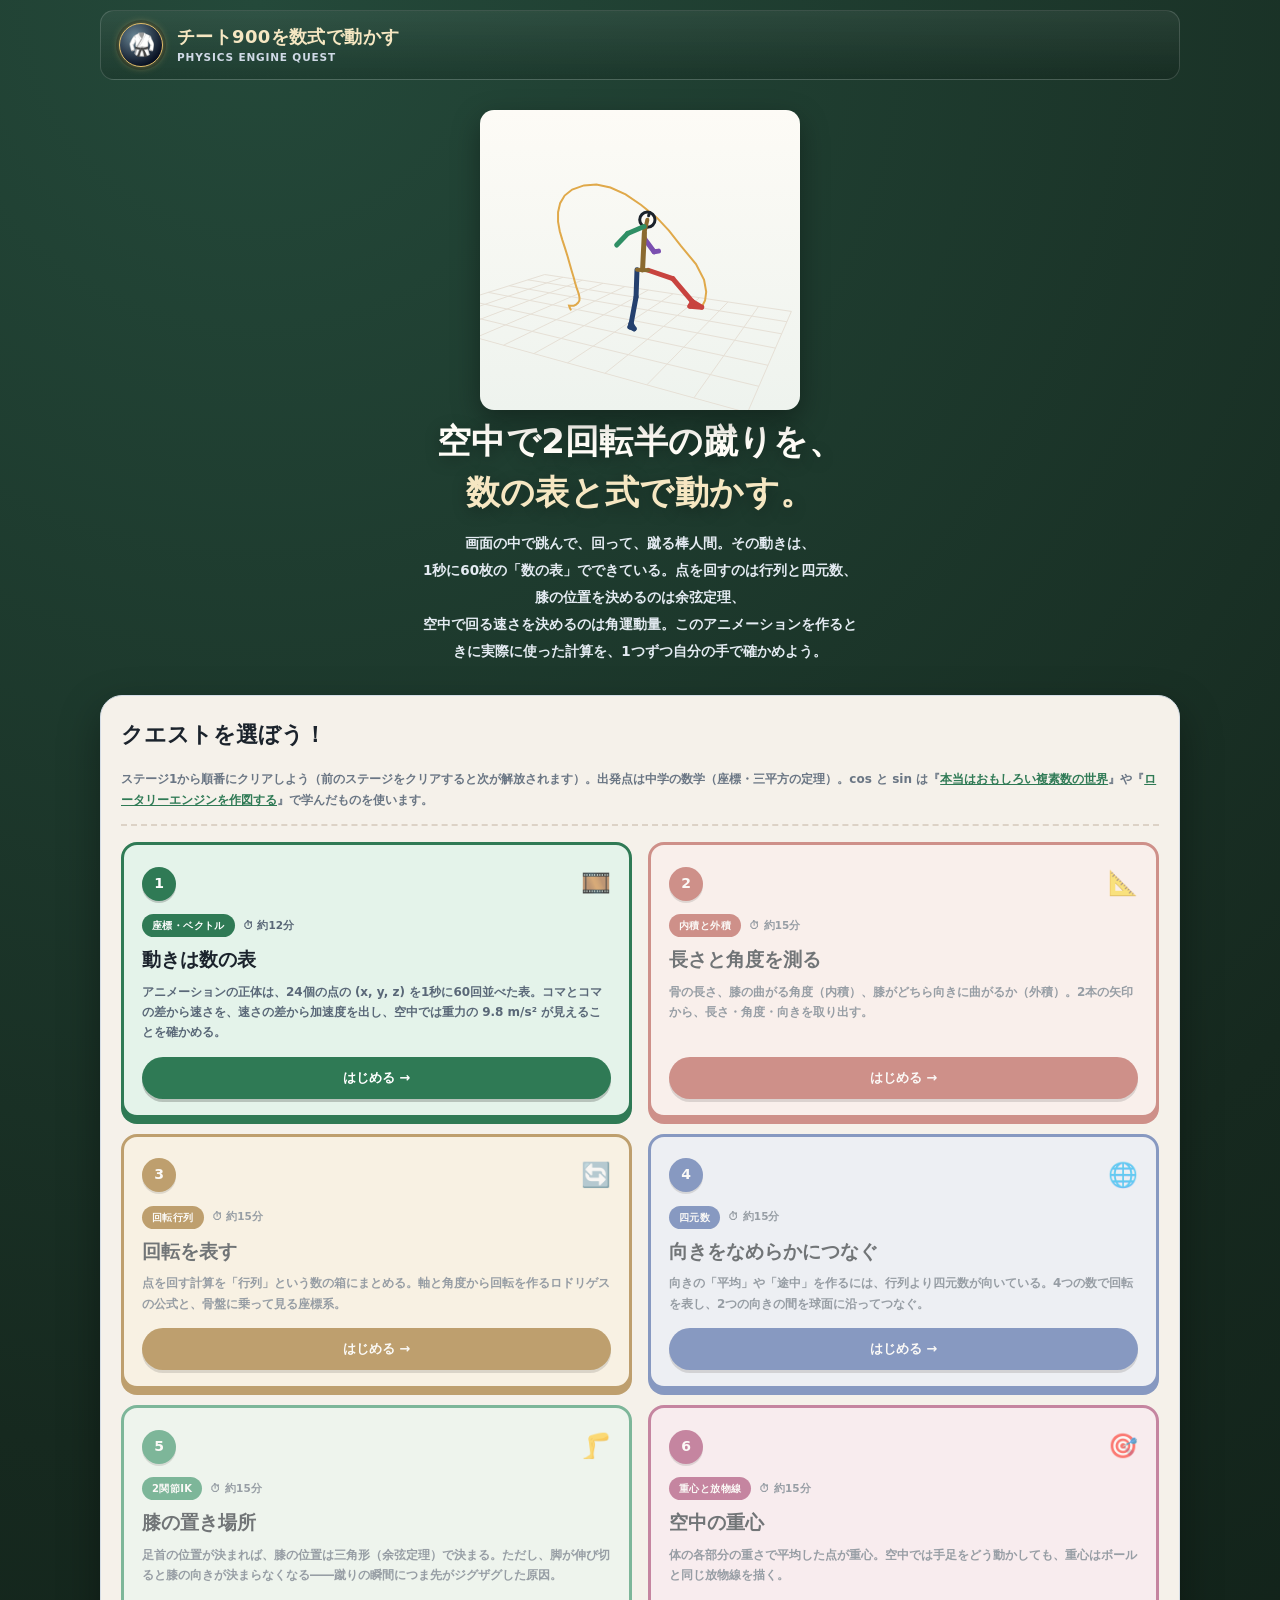
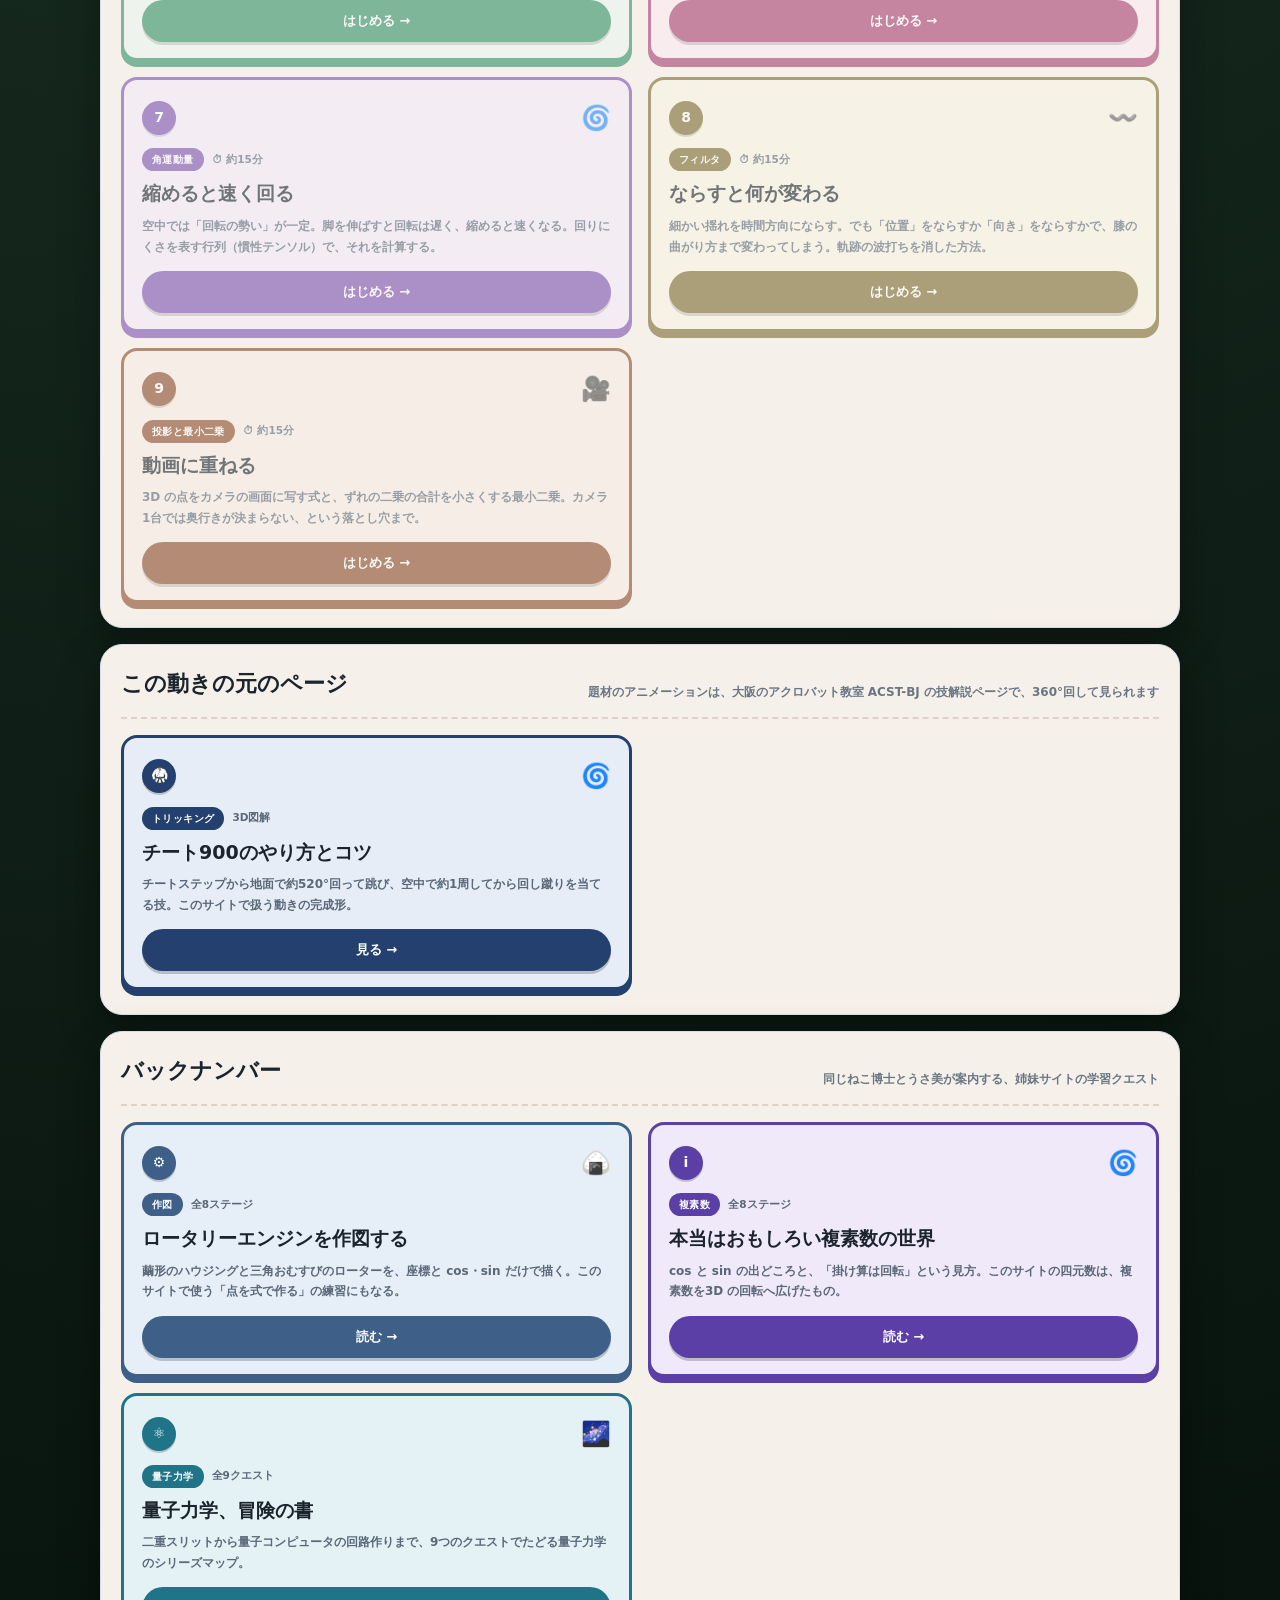
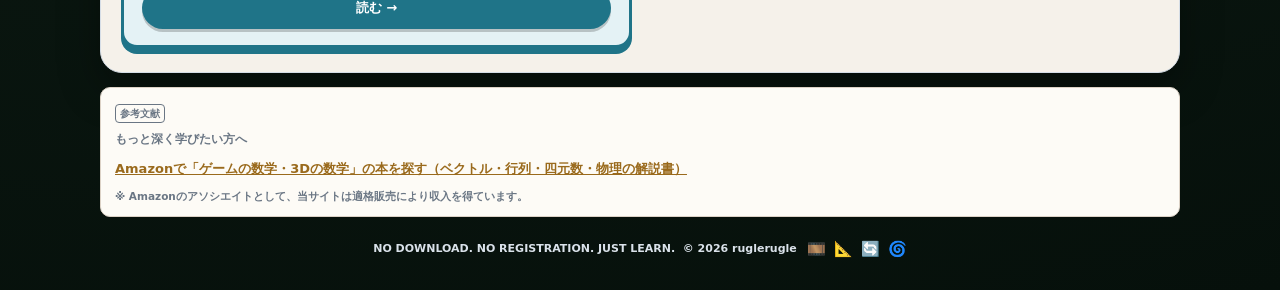
==== commit 4767d0bc: "fix: セリフと案内文に出てくる姉妹サイトの題名をリンクにする Co-Authored-By: Claude Opus 5.5 <noreply@anthropic.com>" ====
--- a/index.html
+++ b/index.html
@@ -83,7 +83,7 @@
     <section class="board" aria-labelledby="quest-heading">
       <div class="board-head">
         <div><h2 id="quest-heading">クエストを選ぼう！</h2></div>
-        <p>ステージ1から順番にクリアしよう（前のステージをクリアすると次が解放されます）。出発点は中学の数学（座標・三平方の定理）。cos と sin は『本当はおもしろい複素数の世界』や『ロータリーエンジンを作図する』で学んだものを使います。</p>
+        <p>ステージ1から順番にクリアしよう（前のステージをクリアすると次が解放されます）。出発点は中学の数学（座標・三平方の定理）。cos と sin は『<a href="https://complex-number.habatakijuku.com/" target="_blank" rel="noopener" style="color:#2f7a55;text-decoration:underline">本当はおもしろい複素数の世界</a>』や『<a href="https://rotary-engine.habatakijuku.com/" target="_blank" rel="noopener" style="color:#2f7a55;text-decoration:underline">ロータリーエンジンを作図する</a>』で学んだものを使います。</p>
       </div>
       <div class="quest-grid">
         <a class="quest-card" href="stage1.html" data-stage="1" style="--accent:#2f7a55;--accent-bg:#e4f3ea">
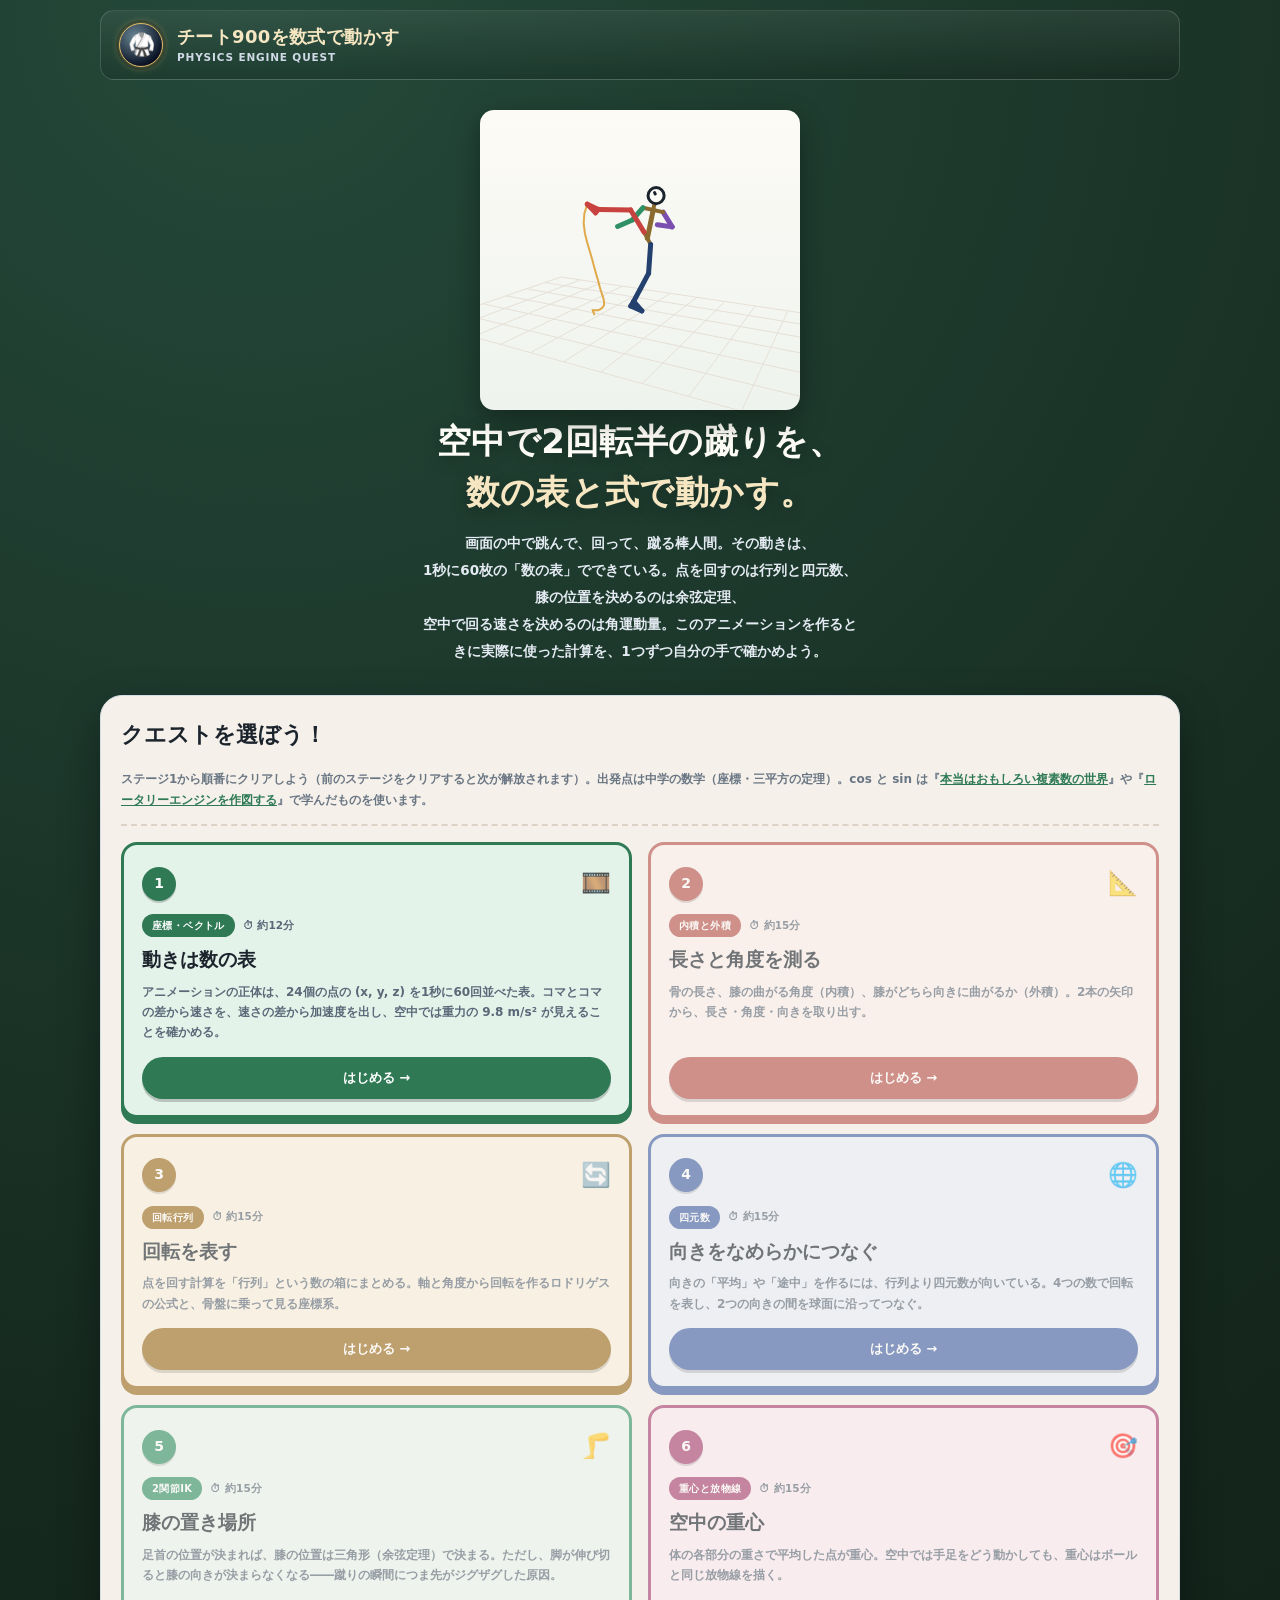
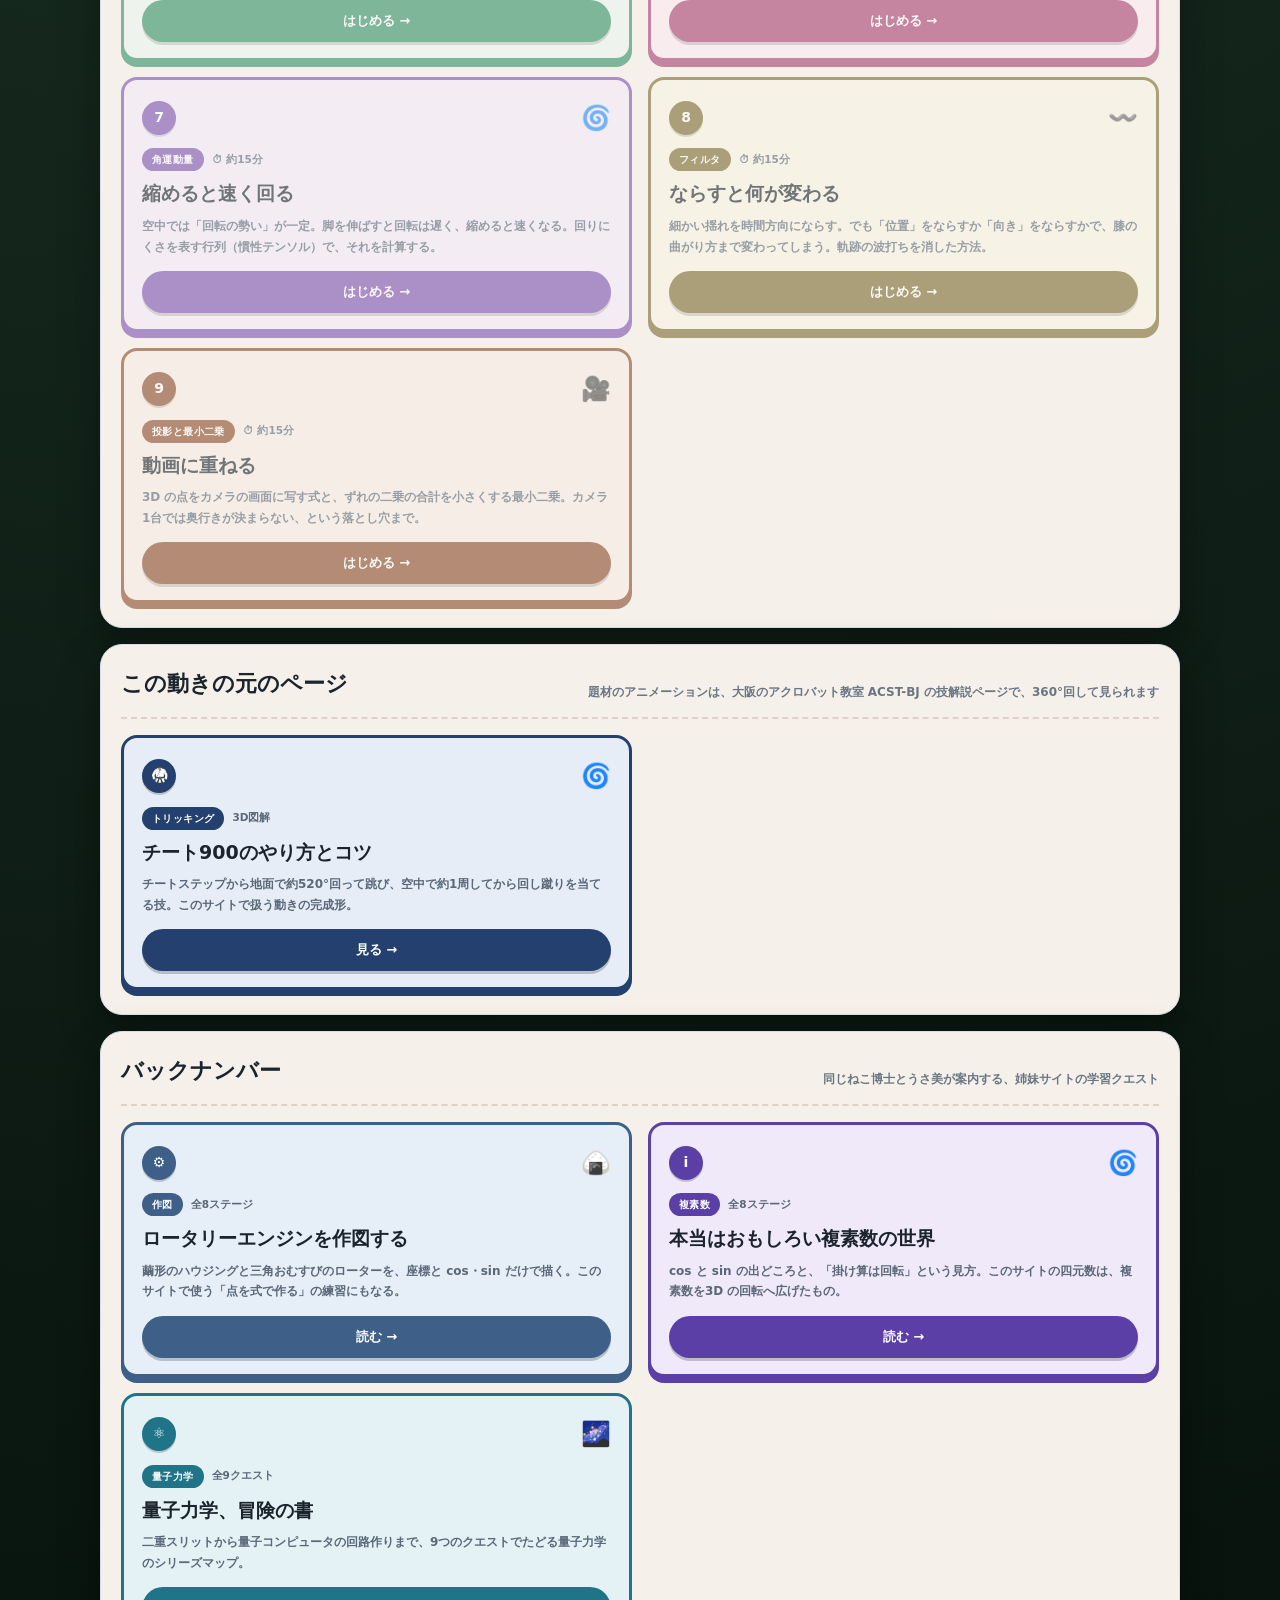
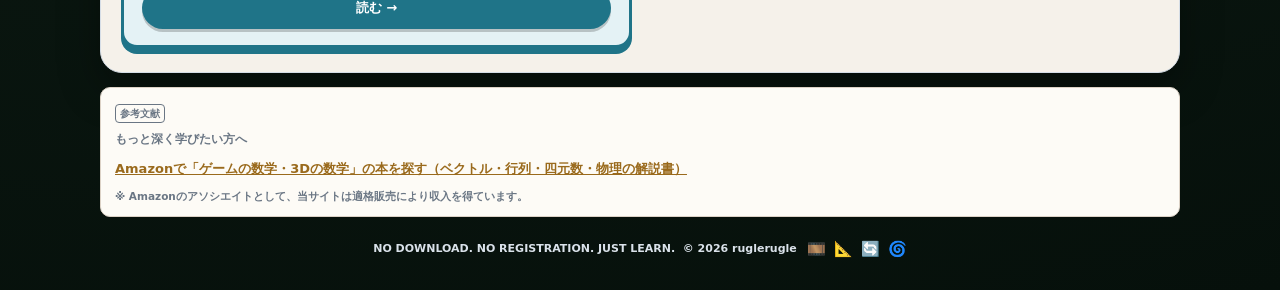
==== commit ffed88d4: "feat: はばたき塾共通の学習記録（my.habatakijuku.com）の sync.js を読み込む ログインしていれば進み具合を記録し、別の端末でも続きから学べるようにする。  Co-Aut" ====
--- a/index.html
+++ b/index.html
@@ -28,7 +28,7 @@
 <meta name="twitter:card" content="summary_large_image">
 <link rel="icon" type="image/png" href="images/favicon.png">
 <link rel="apple-touch-icon" href="images/apple-touch-icon.png">
-<link rel="stylesheet" href="design-system.css?v=20261018c">
+<link rel="stylesheet" href="design-system.css?v=20261024a">
 <script type="application/ld+json">
 {
   "@context": "https://schema.org",
@@ -205,9 +205,9 @@
 <script>
   document.getElementById("year").textContent = new Date().getFullYear();
 </script>
-<script src="js/progress.js?v=20261018c"></script>
-<script src="js/motion.js?v=20261018c"></script>
-<script src="js/engine.js?v=20261018c"></script>
+<script src="js/progress.js?v=20261024a"></script>
+<script src="js/motion.js?v=20261024a"></script>
+<script src="js/engine.js?v=20261024a"></script>
 <script>RQ.initCoverPage();</script>
 <script>
 /* ヒーロー：チート900の棒人間をくり返し再生（つま先の軌跡つき） */
@@ -233,5 +233,6 @@
   }
 })();
 </script>
+<script src="https://my.habatakijuku.com/sync.js" defer></script>
 </body>
 </html>
--- a/design-system.css
+++ b/design-system.css
@@ -231,7 +231,7 @@
 /* 折り返しても項目の切れ目が分かるよう、2つめ以降に区切り線を引く */
 .formula-box .step + .step{border-top:1px dashed #c4ddcd;padding-top:11px}
 /* 途中で割れると読めなくなる項だけ、折り返しを禁じる */
-.formula-box .nw{white-space:nowrap}
+.formula-box .nw,.dialog-bubble .nw{white-space:nowrap}
 /* 行列：左右に縦の括弧線を引いた数の表 */
 .formula-box .mat{display:inline-table;border-collapse:separate;border-spacing:0;vertical-align:middle;margin:3px 6px;border-left:2px solid #1c2a22;border-right:2px solid #1c2a22;border-radius:5px;text-indent:0}
 .formula-box .mat td{padding:0 8px;line-height:1.55;text-align:center;text-indent:0;white-space:nowrap}
